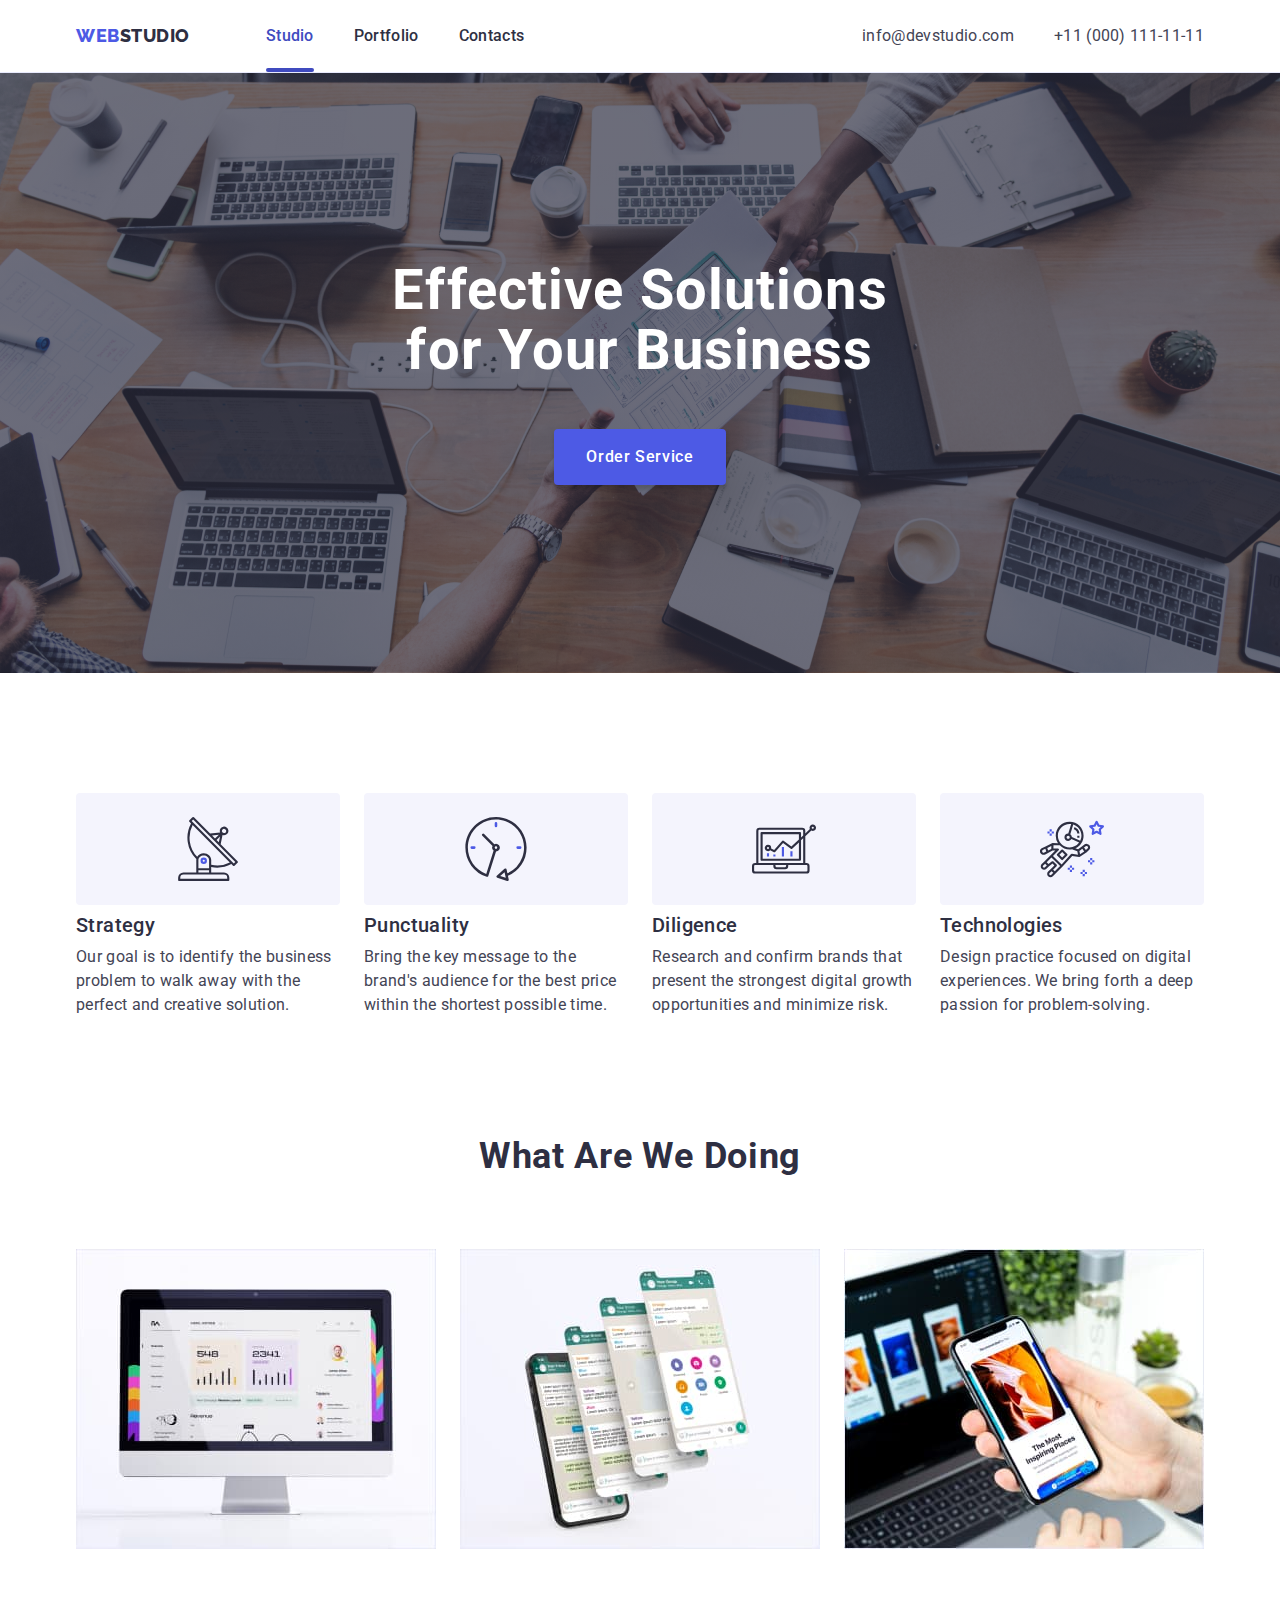
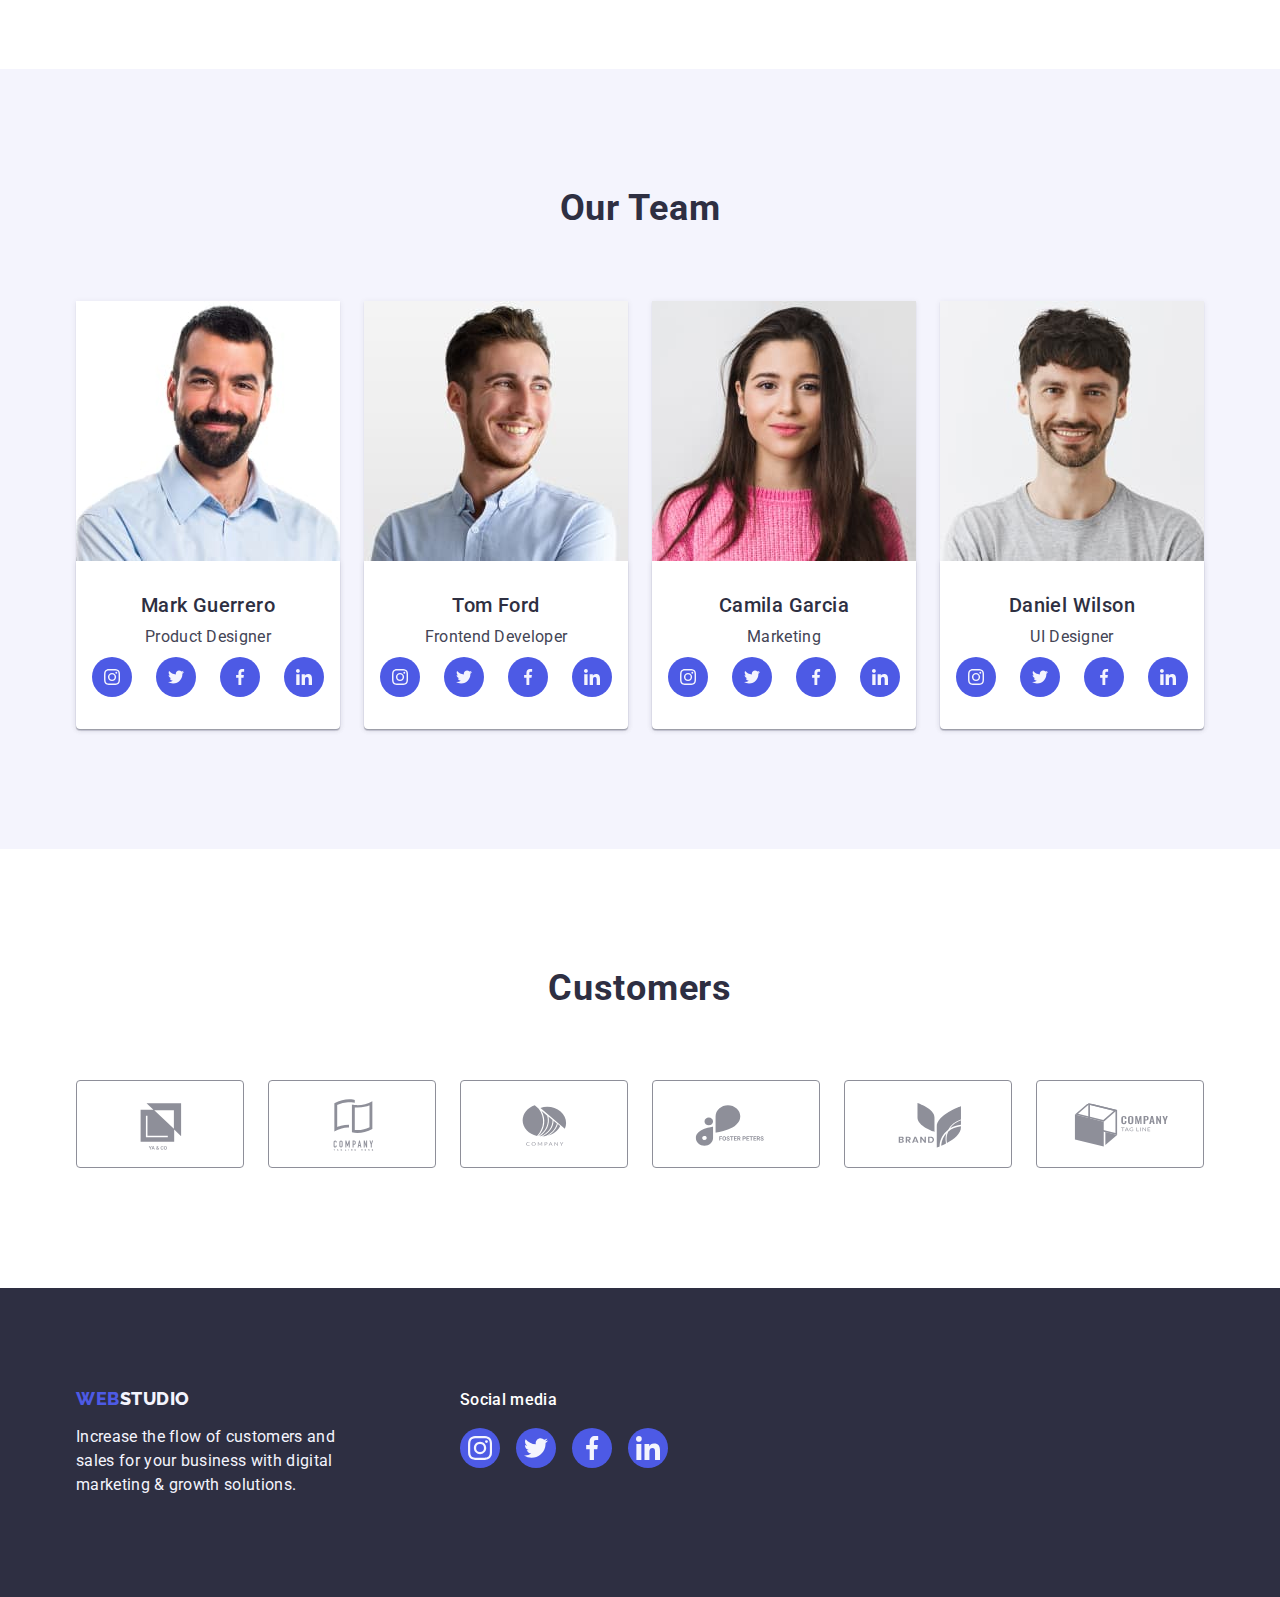
==== index.html @ 9374a60a "Initial commit" ====
<!DOCTYPE html>
<html lang="en">

<head>
    <meta charset="UTF-8">
    <meta http-equiv="X-UA-Compatible" content="IE=edge">
    <meta name="viewport" content="width=device-width, initial-scale=1.0">
    <title>WebStudio</title>
    <link rel="preconnect" href="https://fonts.googleapis.com">
    <link rel="preconnect" href="https://fonts.gstatic.com" crossorigin>
    <link href="https://fonts.googleapis.com/css2?family=Raleway:wght@800&family=Roboto:wght@400;500;700&display=swap"
        rel="stylesheet">
    <link rel="stylesheet" href="https://cdn.jsdelivr.net/npm/modern-normalize@1.1.0/modern-normalize.min.css">
    <link rel="stylesheet" href="./css/styles.css">
</head>

<body>
    <header class="header header-main">
        <div class="header-container container">
            <!-- LOGO -->

            <nav class="header-nav">
                <a href="./index.html" class="header-logo  link">Web<span class="logo-dark">Studio</span></a>

                <!--  -->
                <ul class="header-list list">
                    <li class="header-item">
                        <a class="header-link current link" href="./index.html">Studio</a>
                    </li>
                    <li class="header-item">
                        <a class="header-link link" href="./portfolio.html">Portfolio</a>
                    </li>
                    <li class="header-item">
                        <a class="header-link link" href="">Contacts</a>
                    </li>
                </ul>
            </nav>

            <!-- address -->
            <address class="header-contact">
                <ul class="contact-list list">
                    <li>
                        <a class="header-cont link" href="mailto:info@devstudio.com">info@devstudio.com</a>
                    </li>
                    <li>
                        <a class="header-cont link" href="tel:+110001111111">+11 (000) 111-11-11</a>
                    </li>
                </ul>
            </address>
        </div>

    </header>


    <main>
        <!--hero-->
        <section class="hero section">
            <div class="hero-title-container container">
                <h1 class="hero-title">Effective Solutions for Your Business</h1>
                <button type="button" class="hero-button btn" data-modal-open>Order Service</button>
            </div>
        </section>



        <!-- FEATURE -->
        <section class="feature section">
            <div class="container">
                <h2 class="feature-title visually-hidden">feature</h2>
                <ul class="feature-list list">
                    <li class="feature-item">
                        <div class="feature-container-icon">
                            <svg class="feature-icon" width="64px" height="64px">
                                <use href="./images/icon.svg#antenna"></use>
                            </svg>
                        </div>
                        <h3 class="feature-undertitle">Strategy</h3>
                        <p class="feature-desc">Our goal is to identify the business
                            problem to walk away with the perfect and creative solution.
                        </p>
                    </li>
                    <li class="feature-item">
                        <div class="feature-container-icon">
                            <svg class="feature-icon" width="64px" height="64px">
                                <use href="./images/icon.svg#clock"></use>
                            </svg>
                        </div>
                        <h3 class="feature-undertitle">Punctuality</h3>
                        <p class="feature-desc">Bring the key message to the brand's audience for the best price within
                            the
                            shortest possible
                            time.
                        </p>
                    </li>
                    <li class="feature-item">
                        <div class="feature-container-icon">
                            <svg class="feature-icon" width="64px" height="64px">
                                <use href="./images/icon.svg#diagram"></use>
                            </svg>
                        </div>
                        <h3 class="feature-undertitle">Diligence</h3>
                        <p class="feature-desc">Research and confirm brands that present the strongest digital growth
                            opportunities and minimize
                            risk.
                        </p>
                    </li>
                    <li class="feature-item">
                        <div class="feature-container-icon">
                            <svg class="feature-icon" width="64px" height="64px">
                                <use href="./images/icon.svg#astronaut"></use>
                            </svg>
                        </div>
                        <h3 class="feature-undertitle">Technologies</h3>
                        <p class="feature-desc">Design practice focused on digital experiences. We bring forth a deep
                            passion for
                            problem-solving.</p>
                    </li>
                </ul>
            </div>
        </section>

        <!--benefits-->
        <section class="benefits section">
            <div class="container">
                <h2 class="benefits-title">What are we doing</h2>
                <ul class="benefits-list list">
                    <li class="benefits-list-item"><img src="./images/section-02/rectangle-71-2.jpg" alt="monitor"
                            width="360" height="300"></li>
                    <li class="benefits-list-item"><img src="./images/section-02/rectangle-71-1.jpg" alt="messanger"
                            width="360" height="300"></li>
                    <li class="benefits-list-item"><img src="./images/section-02/rectangle-71.jpg" alt="mobile"
                            width="360" height="300"></li>
                </ul>
            </div>
        </section>

        <!-- team -->
        <section class="team section">
            <div class="container">
                <h2 class="team-title">Our Team</h2>
                <ul class="team-list list">
                    <li class="team-item"><img src="./images/ourteam/img-3.jpg" alt="photo-product" width="264"
                            height="260">
                        <div class="team-item-desc">
                            <h3 class="team-undertitle">Mark Guerrero</h3>
                            <p class="team-desc">Product Designer</p>
                            <ul class="team-social-list list">
                                <li class="team-social-item">
                                    <a href="" class="team-social-link link" target="_blank" rel="noopener noreferrer"
                                        aria-label="instagram icon">
                                        <svg class="team-social-icon" width="16px" height="16px">
                                            <use href="./images/icon.svg#instagram"></use>
                                        </svg></a>
                                </li>
                                <li class="team-social-item">
                                    <a href="" class="team-social-link link" target="_blank" rel="noopener noreferrer"
                                        aria-label="twitter icon">
                                        <svg class="team-social-icon" width="16px" height="16px">
                                            <use href="./images/icon.svg#twitter"></use>
                                        </svg></a>
                                </li>
                                <li class="team-social-item">
                                    <a href="" class="team-social-link link" target="_blank" rel="noopener noreferrer"
                                        aria-label="facebook icon">
                                        <svg class="team-social-icon" width="16px" height="16px">
                                            <use href="./images/icon.svg#facebook"></use>
                                        </svg></a>
                                </li>
                                <li class="team-social-item">
                                    <a href="" class="team-social-link link" target="_blank" rel="noopener noreferrer"
                                        aria-label="linkedin icon">
                                        <svg class="team-social-icon" width="16px" height="16px">
                                            <use href="./images/icon.svg#linkedin"></use>
                                        </svg></a>
                                </li>
                            </ul>
                        </div>
                    </li>
                    <li class="team-item"><img src="./images/ourteam/img-2.jpg" alt="photo-developer" width="264"
                            height="260">
                        <div class="team-item-desc">
                            <h3 class="team-undertitle">Tom Ford</h3>
                            <p class="team-desc">Frontend Developer</p>
                            <ul class="team-social-list list">
                                <li class="team-social-item">
                                    <a href="" class="team-social-link link" target="_blank" rel="noopener noreferrer"
                                        aria-label="instagram icon">
                                        <svg class="team-social-icon" width="16px" height="16px">
                                            <use href="./images/icon.svg#instagram"></use>
                                        </svg></a>
                                </li>
                                <li class="team-social-item">
                                    <a href="" class="team-social-link link" target="_blank" rel="noopener noreferrer"
                                        aria-label="twitter icon">
                                        <svg class="team-social-icon" width="16px" height="16px">
                                            <use href="./images/icon.svg#twitter"></use>
                                        </svg></a>
                                </li>
                                <li class="team-social-item">
                                    <a href="" class="team-social-link link" target="_blank" rel="noopener noreferrer"
                                        aria-label="facebook icon">
                                        <svg class="team-social-icon" width="16px" height="16px">
                                            <use href="./images/icon.svg#facebook"></use>
                                        </svg></a>
                                </li>
                                <li class="team-social-item">
                                    <a href="" class="team-social-link link" target="_blank" rel="noopener noreferrer"
                                        aria-label="linkedin icon">
                                        <svg class="team-social-icon" width="16px" height="16px">
                                            <use href="./images/icon.svg#linkedin"></use>
                                        </svg></a>
                                </li>
                            </ul>
                        </div>
                    </li>
                    <li class="team-item"><img src="./images/ourteam/img-1.jpg" alt="photo-marketing" width="264"
                            height="260">
                        <div class="team-item-desc">
                            <h3 class="team-undertitle">Camila Garcia</h3>
                            <p class="team-desc">Marketing</p>
                            <ul class="team-social-list list">
                                <li class="team-social-item">
                                    <a href="" class="team-social-link link" target="_blank" rel="noopener noreferrer"
                                        aria-label="instagram icon">
                                        <svg class="team-social-icon" width="16px" height="16px">
                                            <use href="./images/icon.svg#instagram"></use>
                                        </svg></a>
                                </li>
                                <li class="team-social-item">
                                    <a href="" class="team-social-link link" target="_blank" rel="noopener noreferrer"
                                        aria-label="twitter icon">
                                        <svg class="team-social-icon" width="16px" height="16px">
                                            <use href="./images/icon.svg#twitter"></use>
                                        </svg></a>
                                </li>
                                <li class="team-social-item">
                                    <a href="" class="team-social-link link" target="_blank" rel="noopener noreferrer"
                                        aria-label="facebook icon">
                                        <svg class="team-social-icon" width="16px" height="16px">
                                            <use href="./images/icon.svg#facebook"></use>
                                        </svg></a>
                                </li>
                                <li class="team-social-item">
                                    <a href="" class="team-social-link link" target="_blank" rel="noopener noreferrer"
                                        aria-label="linkedin icon">
                                        <svg class="team-social-icon" width="16px" height="16px">
                                            <use href="./images/icon.svg#linkedin"></use>
                                        </svg></a>
                                </li>
                            </ul>
                        </div>
                    </li>
                    <li class="team-item"><img src="./images/ourteam/img.jpg" alt="photo-designer" width="264"
                            height="260">
                        <div class="team-item-desc">
                            <h3 class="team-undertitle">Daniel Wilson</h3>
                            <p class="team-desc">UI Designer</p>
                            <ul class="team-social-list list">
                                <li class="team-social-item">
                                    <a href="" class="team-social-link link" target="_blank" rel="noopener noreferrer"
                                        aria-label="instagram icon">
                                        <svg class="team-social-icon" width="16px" height="16px">
                                            <use href="./images/icon.svg#instagram"></use>
                                        </svg></a>
                                </li>
                                <li class="team-social-item">
                                    <a href="" class="team-social-link link" target="_blank" rel="noopener noreferrer"
                                        aria-label="twitter icon">
                                        <svg class="team-social-icon" width="16px" height="16px">
                                            <use href="./images/icon.svg#twitter"></use>
                                        </svg></a>
                                </li>
                                <li class="team-social-item">
                                    <a href="" class="team-social-link link" target="_blank" rel="noopener noreferrer"
                                        aria-label="facebook icon">
                                        <svg class="team-social-icon" width="16px" height="16px">
                                            <use href="./images/icon.svg#facebook"></use>
                                        </svg></a>
                                </li>
                                <li class="team-social-item">
                                    <a href="" class="team-social-link link" target="_blank" rel="noopener noreferrer"
                                        aria-label="linkedin icon">
                                        <svg class="team-social-icon" width="16px" height="16px">
                                            <use href="./images/icon.svg#linkedin"></use>
                                        </svg></a>
                                </li>
                            </ul>
                        </div>
                    </li>
                </ul>
            </div>
        </section>

        <!-- Customers -->

        <section class="customers section">
            <div class="container">
                <h2 class="customers-title">Customers</h2>



                <ul class="customers-list list">
                    <li class="customers-item">
                        <a href="" class="customers-link link">
                            <svg class="customers-icon" width="104px" height="56px">
                                <use href="./images/icon.svg#yaco"></use>
                            </svg>
                        </a>
                    </li>



                    <li class="customers-item">
                        <a href="" class="customers-link link">
                            <svg class="customers-icon" width="104px" height="56px">
                                <use href="./images/icon.svg#company-tag"></use>
                            </svg>
                        </a>
                    </li>
                    <li class="customers-item">
                        <a href="" class="customers-link link">
                            <svg class="customers-icon" width="104px" height="56px">
                                <use href="./images/icon.svg#company"></use>
                            </svg>
                        </a>
                    </li>
                    <li class="customers-item">
                        <a href="" class="customers-link link">
                            <svg class="customers-icon" width="104px" height="56px">
                                <use href="./images/icon.svg#foster"></use>
                            </svg>
                        </a>
                    </li>
                    <li class="customers-item">
                        <a href="" class="customers-link link">
                            <svg class="customers-icon" width="104px" height="56px">
                                <use href="./images/icon.svg#brand"></use>
                            </svg>
                        </a>
                    </li>
                    <li class="customers-item">
                        <a href="" class="customers-link link">
                            <svg class="customers-icon" width="104px" height="56px">
                                <use href="./images/icon.svg#company-tag02"></use>
                            </svg>
                        </a>
                    </li>
                </ul>
            </div>
        </section>

    </main>


    <footer class="footer">
        <div class="footer-main container">
            <div class="footer-left">
                <a href="./index.html" class="footer-logo link">Web<span class="logo-light">Studio</span></a>
                <p class="footer-desc">Increase the flow of customers and sales for your business with digital marketing
                    &
                    growth solutions.</p>
            </div>
            <div class="footer-right">
                <p class="footer-social">Social media</p>
                <ul class="team-social-list footer-list list">
                    <li class="team-social-item">
                        <a href="" class="team-social-link link" target="_blank" rel="noopener noreferrer"
                            aria-label="instagram icon">
                            <svg class="team-social-icon" width="24px" height="24px">
                                <use href="./images/icon.svg#instagram"></use>
                            </svg></a>
                    </li>
                    <li class="team-social-item">
                        <a href="" class="team-social-link link" target="_blank" rel="noopener noreferrer"
                            aria-label="twitter icon">
                            <svg class="team-social-icon" width="24px" height="24px">
                                <use href="./images/icon.svg#twitter"></use>
                            </svg></a>
                    </li>
                    <li class="team-social-item">
                        <a href="" class="team-social-link link" target="_blank" rel="noopener noreferrer"
                            aria-label="facebook icon">
                            <svg class="team-social-icon" width="24px" height="24px">
                                <use href="./images/icon.svg#facebook"></use>
                            </svg></a>
                    </li>
                    <li class="team-social-item">
                        <a href="" class="team-social-link link" target="_blank" rel="noopener noreferrer"
                            aria-label="linkedin icon">
                            <svg class="team-social-icon" width="24px" height="24px">
                                <use href="./images/icon.svg#linkedin"></use>
                            </svg></a>
                    </li>
                </ul>
            </div>
        </div>
    </footer>

    <!-- Modal -->

    <div class="backdrop is-hidden" data-modal>
        <div class="modal">
            <button class="modal-btn" type="button" data-modal-close>
                <svg class="modal-icon" width="8" height="8">
                    <use href="./images/icon.svg#icon-close"></use>
                </svg>
            </button>
        </div>
    </div>
    <script src="./js/modal.js"></script>
</body>



</html>
---- css/styles.css ----
:root {
    /* figma text color */
    --color-iris: #4d5ae5;
    --color-ocean: #404bbf;
    --color-navy-blue: #2e2f42;
    --color-green: #31d0aa;
    --color-slate: #434455;
    --color-light-slate: #8e8f99;
    --color-cornflower: #e7e9fc;
    --color-cloud: #f4f4fd;
    --color-navy-blue-modal: rgba(46, 47, 66, 0.4);
    --color-grey: #2e2f42;
    --color-white: #ffffff;
    --color-dairy: #fcfcfc;


    /* fonts */
    --primary-font: 'roboto', sens-serif;

    /* animation */
    --anime: 250ms cubic-bezier(0.4, 0, 0.2, 1);
}




body {
    font-family: "Roboto", sans-serif;

    font-size: 16px;
    line-height: 1.5;
    letter-spacing: 0.02em;
    color: var(--color-slate);
    background-color: var(--color-white);
}

.visually-hidden {
    position: absolute;
    width: 1px;
    height: 1px;
    margin: -1px;
    border: 0;
    padding: 0;

    white-space: nowrap;
    clip-path: inset(100%);
    clip: rect(0 0 0 0);
    overflow: hidden;
}


/* reset start */
h1,
h2,
h3,
h4,
h5,
h6,
p,
ul {
    margin: 0;
}

img {
    display: block;

}

.list {
    list-style: none;
    margin: 0;
    padding: 0;
}

.link {
    text-decoration: none;
}

/* reset end */
.container {
    width: 1158px;
    margin-left: auto;
    margin-right: auto;
    padding-left: 15px;
    padding-right: 15px;


    /* outline: 2px solid red;
    outline-offset: -2px; */
}

/**
  |============================
  | Base Styles
  |============================
*/

.section {}



.header-logo {
    font-family: "Raleway", sans-serif;
    font-weight: 800;
    font-size: 18px;
    line-height: 1.17;
    letter-spacing: 0.03em;
    text-transform: uppercase;
    color: var(--color-iris);
    text-decoration: none;
    margin-right: 76px;
}

.footer-logo {
    display: inline-block;
    font-family: "Raleway", sans-serif;
    font-weight: 800;
    font-size: 18px;
    line-height: 1.17;
    letter-spacing: 0.03em;
    text-transform: uppercase;
    color: var(--color-iris);
    text-decoration: none;
    margin-bottom: 16px;

}

.logo-dark {
    color: var(--color-navy-blue);
}

.logo-light {
    color: var(--color-cloud);
}

/* Header Styles */

.header {
    border-bottom: 1px solid var(--color-cornflower);
    box-shadow: 0px 2px 1px rgba(46, 47, 66, 0.08),
        0px 1px 1px rgba(46, 47, 66, 0.16),
        0px 1px 6px rgba(46, 47, 66, 0.08);
}


.header-container {
    display: flex;
    align-items: center;
}

.header-nav {
    display: flex;
    align-items: center;
}

.logo {}

.logo-dark {}

.header-list {
    color: var(--color-navy-blue);
    display: flex;
    align-items: center;
    gap: 40px;
}



.header-item {
    /*  */
}

.header-link {
    font-family: 'Roboto';
    font-weight: 500;
    font-size: 16px;
    line-height: 1.5;
    letter-spacing: 0.02em;
    color: var(--color-navy-blue);
    display: block;
    padding: 24px 0px;
    position: relative;
    transition: color var(--anime);
}

.header-link:hover,
.header-link:focus {
    color: var(--color-ocean)
}

.header-link::after {
    content: '';
    position: absolute;
    bottom: 0;
    display: block;
    width: 100%;
    height: 4px;
    border-radius: 2px;
    color: var(--color-navy-blue);
    transition: background-color var(--anime);
}

.header-link.current::after,
.header-link.current:hover::after,
.header-link.current:focus::after {
    background-color: var(--color-ocean);

}

.header-link.current {
    color: var(--color-ocean);
}

.header-contact {
    font-style: normal;
    margin-left: auto;
}

.contact-list {
    display: flex;
    align-items: center;
    gap: 40px;
}

.header-cont {
    font-family: var(--primary-font);
    font-style: normal;
    font-size: 16px;
    line-height: 1.5;
    letter-spacing: 0.02em;
    color: var(--color-slate);
    text-decoration: none;
    display: block;
    padding: 24px 0px;
    transition: color var(--anime);
}

.header-cont:hover,
.header-cont:focus {
    color: var(--color-ocean);
}

/* Hero Styles */
.hero {
    max-width: 1440px;
    margin-left: auto;
    margin-right: auto;
    padding-top: 188px;
    padding-bottom: 188px;
    font-family: "Roboto", sans-serif;
    background-color: var(--color-grey);
    background-image: linear-gradient(rgba(46, 47, 66, 0.7), rgba(46, 47, 66, 0.7)), url(../images/bg-images/hero-bg.jpg);


    background-position: center;
    background-repeat: no-repeat;
    background-size: cover;
    /* filter: drop-shadow(0px 4px 4px rgba(0, 0, 0, 0.25)); */

}

.hero-title {
    max-width: 496px;
    font-family: var(--primary-font);
    font-size: 56px;
    line-height: 1.07;
    text-align: center;
    letter-spacing: 0.02em;
    color: var(--color-white);
    margin-left: auto;
    margin-right: auto;
    margin-bottom: 48px;
}


/* BUTTON */

.btn {
    display: flex;
    align-items: center;
    font-family: "Roboto", sans-serif;
    font-weight: 500;
    font-size: 16px;
    line-height: 1.5;
    letter-spacing: 0.04em;
    cursor: pointer;
    border-radius: 4px;
    border: none;
}

.hero-button {
    display: block;
    padding: 16px 32px;
    margin-left: auto;
    margin-right: auto;
    background-color: var(--color-iris);
    color: var(--color-white);
    min-width: 169px;
    height: 56px;
    box-shadow: 0px 4px 4px rgba(0, 0, 0, 0.15);
    border: none;
    transition: background-color var(--anime);
}

.hero-button:hover,
.hero-button:focus {
    background-color: var(--color-ocean);
}


/* FEATURE Styles */

.feature {
    padding: 120px 0
}

.feature-title {
    font-family: "Roboto", sans-serif;
    font-weight: 700;
    font-size: 56px;
    line-height: 1.11;
    text-align: center;
    letter-spacing: 0.02em;
    text-transform: capitalize;
    color: var(--color-navy-blue);

}

.feature-list {
    display: flex;
    gap: 24px;
}

.feature-item {
    width: calc((100% - 3 * 24px) / 4);
}

.feature-container-icon {
    display: flex;
    justify-content: center;
    align-items: center;
    height: 112px;
    background-color: var(--color-cloud);
    border-radius: 4px;
    margin-bottom: 8px;
}



.feature-undertitle {
    font-family: var(--primary-font);
    font-weight: 500;
    font-size: 20px;
    line-height: 1.2;
    letter-spacing: 0.02em;
    color: var(--color-navy-blue);
    margin-bottom: 8px;
}

.feature-desc {
    font-family: 'Roboto', sans-serif;
    font-size: 16px;
    line-height: 1.5x;
    letter-spacing: 0.02em;
    color: var(--color-slate);
}

.benefits {
    padding-bottom: 120px;
}

.benefits-title {
    margin-bottom: 72px;
    font-family: var(--primary-font);
    font-weight: 700;
    font-size: 36px;
    line-height: 1.11;
    text-align: center;
    letter-spacing: 0.02em;
    text-transform: capitalize;
    color: var(--color-grey);
}

.benefits-list {
    display: flex;
    gap: 24px;
}

.benefits-list-item {
    width: calc((100% - 2 * 24px) / 3);
}

/**
  |============================
  | Team
  |============================
*/

.team {
    padding: 120px 0;
    background-color: var(--color-cloud);
}

.team-title {
    margin-bottom: 72px;
    font-family: var(--primary-font);
    font-weight: 700;
    font-size: 36px;
    line-height: 1.11;
    text-align: center;
    letter-spacing: 0.02em;
    text-transform: capitalize;
    color: var(--color-navy-blue);

}

.team-list {
    display: flex;
    flex-wrap: wrap;
    gap: 24px;
}

.team-item {
    width: calc((100% - 3 * 24px) / 4);
    background-color: var(--color-white);
    box-shadow: 0px 1px 6px rgba(46, 47, 66, 0.08),
        0px 1px 1px rgba(46, 47, 66, 0.16),
        0px 2px 1px rgba(46, 47, 66, 0.08);
    border-radius: 0px 0px 4px 4px;

}




.team-item-desc {
    padding: 32px 0px;

    box-shadow: 0px 1px 6px rgba(46, 47, 66, 0.08), 0px 1px 1px rgba(46, 47, 66, 0.16), 0px 2px 1px rgba(46, 47, 66, 0.08);
    border-radius: 0px 0px 4px 4px;
}

.team-undertitle {
    margin-bottom: 8px;
    font-family: var(--primary-font);
    font-weight: 500;
    font-size: 20px;
    line-height: 1.2;
    text-align: center;
    letter-spacing: 0.02em;
    color: var(--color-navy-blue);
}

.team-desc {
    margin-bottom: 8px;
    font-family: 'Roboto', sans-serif;


    font-size: 16px;
    line-height: 1.5;
    text-align: center;
    letter-spacing: 0.02em;
    color: var(--color-slate);
}

/**
  |============================
  | Team icon
  |============================
*/

.team-social-list {
    display: flex;
    justify-content: center;
    align-items: center;
    gap: 24px;
}

.team-social-item {}

.team-social-link {
    display: flex;
    justify-content: center;
    align-items: center;
    width: 40px;
    height: 40px;
    border-radius: 50%;
    background-color: var(--color-iris);
    color: var(--color-cloud);
    transition: color var(--anime);
    transition: background-color var(--anime);
}

.team-social-link:hover,
.team-social-link:focus {
    background-color: var(--color-ocean);
    color: var(--color-cloud);
}

.team-social-icon {
    fill: currentColor;
}

/**
  |============================
  | Customers
  |============================
*/

.customers {
    padding: 120px 0px;
}

.customers-title {
    font-family: 'Roboto', sans-serif;
    font-weight: 700;
    font-size: 36px;
    line-height: 1.1;
    text-align: center;
    letter-spacing: 0.02em;
    text-transform: capitalize;
    color: var(--color-navy-blue);
    margin-bottom: 72px;
}

.customers-list {
    display: flex;
    align-items: center;
    gap: 24px;
}

.customers-item {
    width: calc((100% - 5 * 24px) / 6);

}

.customers-link {
    display: flex;
    justify-content: center;
    align-items: center;
    padding: 16px 32px;
    border: 1px solid var(--color-light-slate);
    border-radius: 4px;
    color: var(--color-light-slate);
    height: 88px;
    transition: color var(--anime);


}

.customers-link:hover,
.customers-link:focus {
    border: 1px solid var(--color-ocean);
    color: var(--color-ocean);
}

.customers-icon {
    fill: currentColor;
}

/**
  |============================
  | Footer
  |============================
*/

.footer {
    text-decoration: none;
    background-color: var(--color-navy-blue);
    padding-top: 100px;
    padding-bottom: 100px;
}

.footer-main {
    display: flex;
    align-items: baseline;
}

.footer-social {
    font-family: 'Roboto', sans-serif;
    font-weight: 500;
    font-size: 16px;
    line-height: 1.5;
    letter-spacing: 0.02em;
    color: var(--color-white);
    margin-bottom: 16px;
}

.footer-desc {
    font-family: 'Roboto' sans-serif;
    font-size: 16px;
    line-height: 1.5;
    letter-spacing: 0.02em;
    color: var(--color-cloud);
    width: 264px;
}

.footer-left {
    margin-right: 120px;
}

.footer-right .team-social-list {
    justify-content: left;
    gap: 16px;
}

.footer-list .team-social-link:focus {
    background-color: var(--color-green);
}

.footer-list .team-social-link:hover {
    background-color: var(--color-green);
}



/**
  |============================
  | Portfolio
  |============================
*/

.filter {
    padding: 96px 0 120px 0;
}

.filter-list-btn {
    display: flex;
    justify-content: center;
    gap: 24px;
    margin-bottom: 72px;
}

.filter-list {
    display: flex;
    flex-wrap: wrap;
    column-gap: 24px;
    row-gap: 48px;
}

.filter-list-item {
    width: calc((100% - 48px) / 3);
}

.filter-link {
    display: block;

}

.filter-link:hover,
.filter-link:focus {
    box-shadow: 0px 1px 6px rgba(46, 47, 66, 0.08),
        0px 1px 1px rgba(46, 47, 66, 0.16),
        0px 2px 1px rgba(46, 47, 66, 0.08);
}

.filter-box {
    position: relative;
    overflow: hidden;
}

.overlay {
    position: absolute;
    top: 0;
    left: 0;
    transform: translateY(100%);
    width: 100%;
    height: 100%;
    padding: 40px;
    background-color: var(--color-iris);
    transition: transform var(--anime);

}

.filter-link:hover .overlay,
.filter-link:focus .overlay {
    transform: translateY(0);
}

.overlay-label {
    font-family: 'Roboto' sans-serif;
    font-style: normal;
    font-weight: 400;
    font-size: 16px;
    line-height: 1.5;
    letter-spacing: 0.02em;
    color: var(--color-cloud);
}





.preview-desc {
    padding: 32px 16px;
    border-right: 1px solid var(--color-cornflower);
    border-bottom: 1px solid var(--color-cornflower);
    border-left: 1px solid var(--color-cornflower);
}

.preview-title {
    margin-bottom: 8px;
    font-weight: 500;
    font-size: 20px;
    line-height: 1.2;
    letter-spacing: 0.02em;
    color: var(--color-navy-blue);
}

.preview-text {
    font-size: 16px;
    line-height: 1.5;
    letter-spacing: 0.02em;
    color: var(--color-slate);
}

/* BUTTON portfolio */
.filter-btn {

    padding: 12px 24px;
    max-width: 126px;
    min-width: 69px;
    height: 48px;
    text-align: center;
    color: var(--color-iris);
    background-color: var(--color-cloud);
    border: 1px solid var(--color-cornflower);
    transition: background-color var(--anime),
        color var(--anime) border var(--anime),
        box-shadow var(--anime);

}

.filter-btn:hover,
.filter-btn:focus {
    color: var(--color-white);
    background-color: var(--color-ocean);
    border: 1px solid transparent;
    box-shadow: 0px 3px 1px rgba(0, 0, 0, 0.1),
        0px 2px 1px rgba(0, 0, 0, 0.08),
        0px 2px 2px rgba(0, 0, 0, 0.12);
}

/**
  |============================
  | Modal
  |============================
*/

.backdrop {
    position: fixed;
    top: 0;
    bottom: 0;
    width: 100%;
    height: 100%;
    background-color: var(--color-navy-blue-modal);

    opacity: 1;
    visibility: visible;
    pointer-events: initial;
    transition: opacity 250ms ease, visibility 250ms ease;
}

.backdrop.is-hidden {
    opacity: 0;
    visibility: hidden;
    pointer-events: none;
}

.modal {
    position: absolute;
    min-width: 408px;
    min-height: 576px;
    left: 50%;
    top: 50%;


    opacity: 1;
    padding: 24px;
    background-color: var(--color-dairy);
    box-shadow: 0px 1px 1px rgba(0, 0, 0, 0.14),
        0px 1px 3px rgba(0, 0, 0, 0.12),
        0px 2px 1px rgba(0, 0, 0, 0.2);
    border-radius: 4px;
    transform: scale(1) translate(-50%, -50%);
    transition: transform var(--anime);
}


.modal-btn {
    position: absolute;
    display: flex;
    align-items: center;
    justify-content: center;

    margin-left: auto;
    border-radius: 50%;
    cursor: pointer;

    width: 24px;
    height: 24px;
    top: 24px;
    right: 24px;
    box-sizing: border-box;

    color: var(--color-navy-blue);
    background: var(--color-cornflower);
    border: 1px solid rgba(0, 0, 0, 0.1);


    transition: background-color var(--anime),
        color var(--anime);
}

.modal-btn:hover,
.modal-btn:focus {
    background-color: var(--color-ocean);
    color: var(--color-white);
}

.modal-icon {
    fill: currentColor;
}
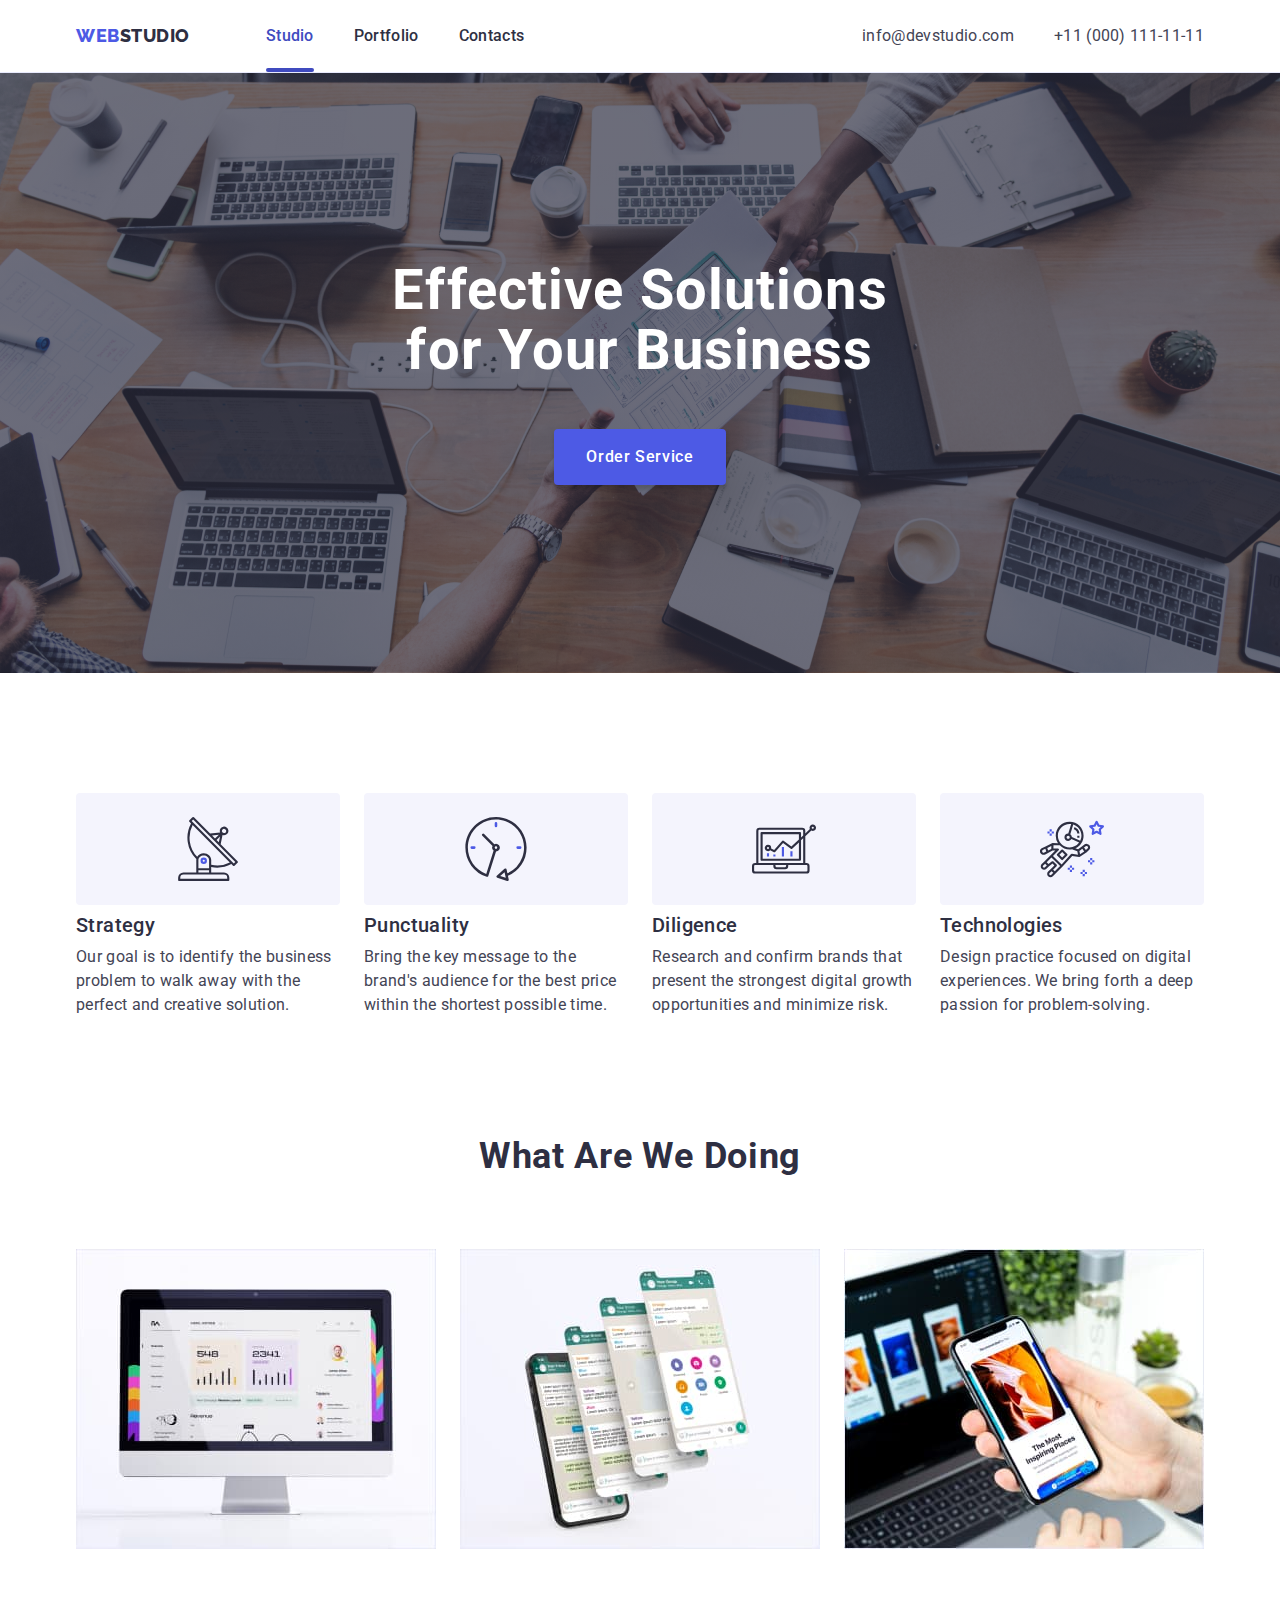
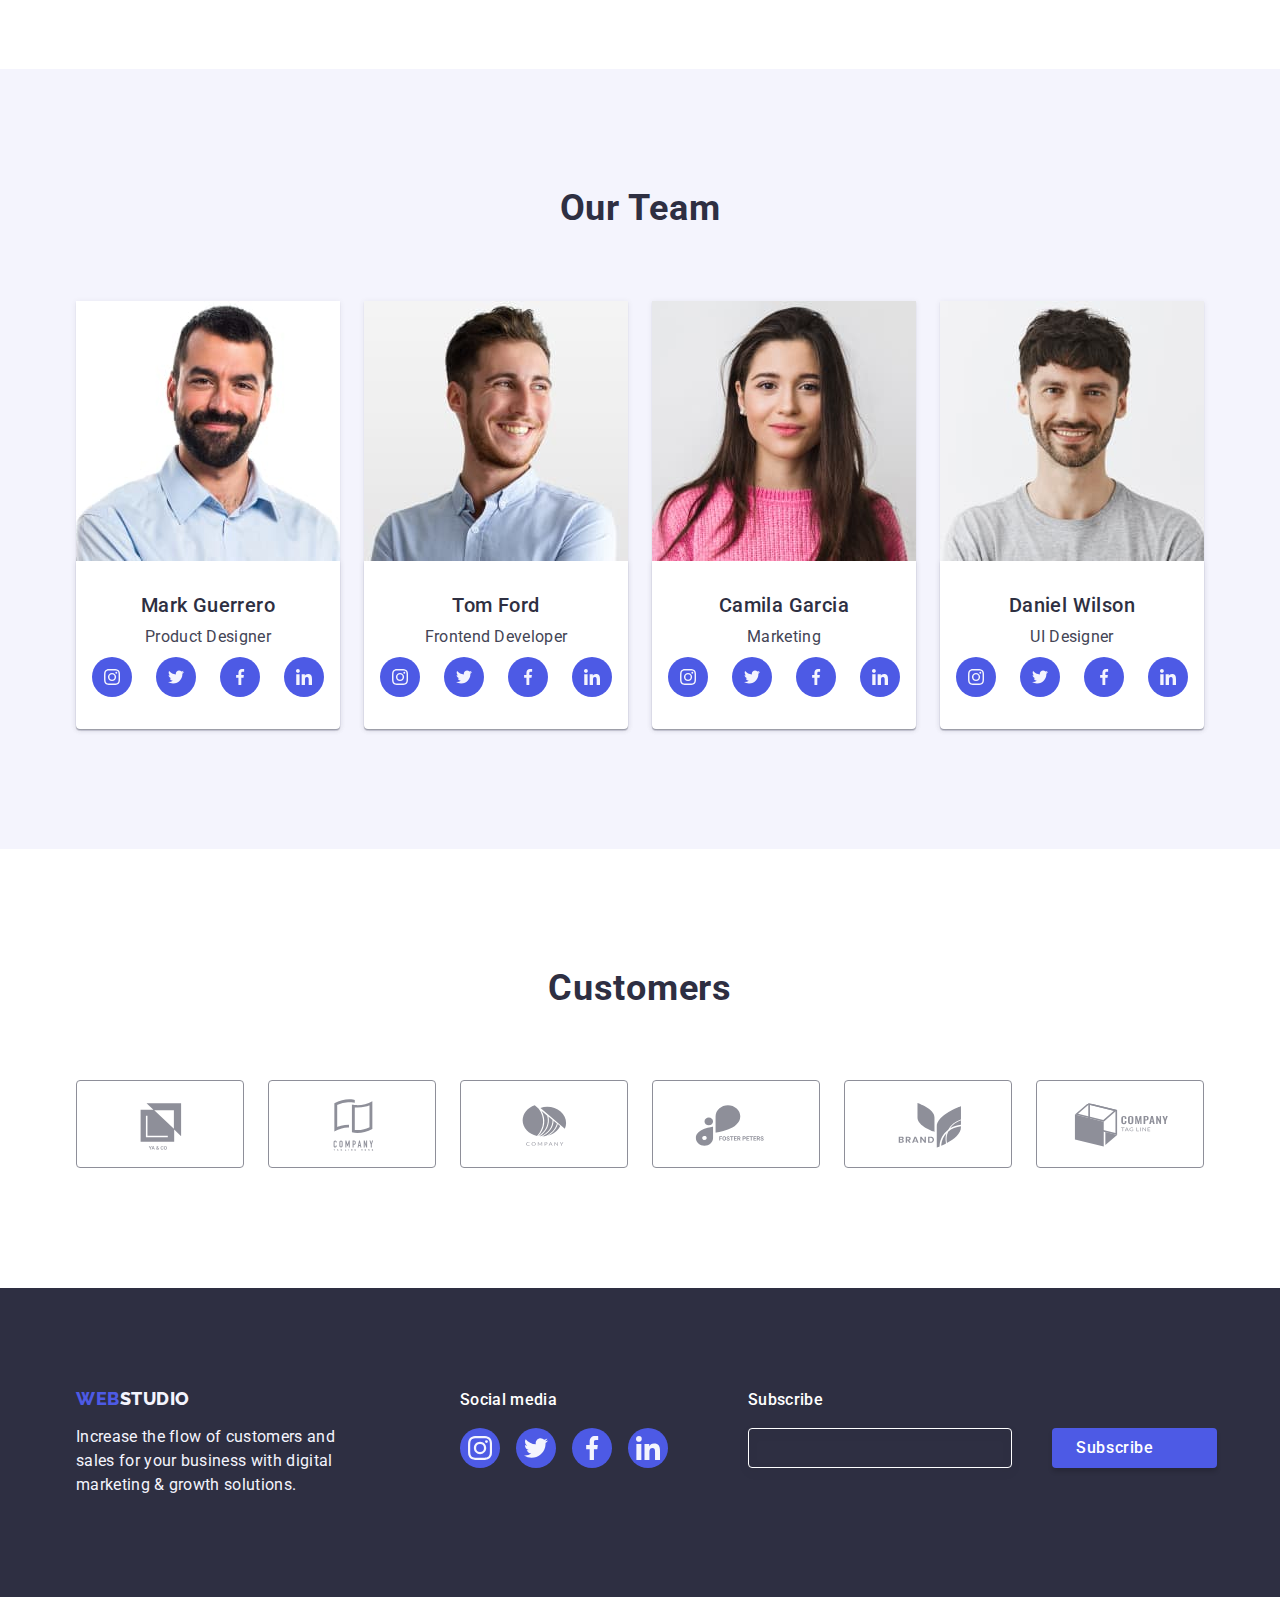
==== commit 7d607fb1: "add-modal-03" ====
--- a/index.html
+++ b/index.html
@@ -393,6 +393,27 @@
                     </li>
                 </ul>
             </div>
+            
+            
+            
+            
+            <div class="footer-right-right">
+<p class="footer-social">Subscribe</p>
+<form class="footer-form">
+    <label class="footer-email" for="footer_email">
+        <input class="footer-form-input" type="email" name="footer_email">
+
+    </label>
+
+    <button class="footer-button btn" type="submit">Subscribe</button>
+</form>
+
+
+            </div>
+        
+        
+        
+        
         </div>
     </footer>
 
@@ -405,8 +426,77 @@
                     <use href="./images/icon.svg#icon-close"></use>
                 </svg>
             </button>
+            
+            <strong class="modal-title">Leave your contacts and we will call you back</strong>
+            
+            <form class="modal-form" name="modal_form_contact">
+                
+                <label class="modal-form-lable" for="user_name">Name</label>
+                <div class="modal-form-field">
+                    <input 
+                    class="modal-form-input" 
+                    type="text" name="user_name" 
+                    id="user_name" 
+                    required
+                      minlength="2"  />
+                    <svg class="modal-form-icon" width="18" height="18">
+                        <use href="./images/icon.svg#icon-name"></use>
+                    </svg>
+                </div>
+                
+                <label class="modal-form-lable" for="user_phone">Phone</label>
+                <div class="modal-form-field">
+                    <input
+                    class="modal-form-input"
+                     type="tel" 
+                     name="user_phone"
+                     id="user_phone" 
+                    required
+                    minlength="2" />
+                    <svg class="modal-form-icon" width="18" height="18">
+                        <use href="./images/icon.svg#icon-phone"></use>
+                    </svg>
+                </div>
+                
+                <label class="modal-form-lable" for="user_email">Email</label>
+                <div class="modal-form-field">
+                    <input 
+                    class="modal-form-input"
+                     type="email" 
+                     name="user_email"
+                     id="user_email" 
+                    required
+                    minlength="2" />
+                    <svg class="modal-form-icon" width="18" height="18">
+                        <use href="./images/icon.svg#icon-email"></use>
+                    </svg>
+                </div>
+                
+                
+                
+                
+                <label 
+                class="modal-form-lable" for="user_message">Comment</label>
+                <textarea
+                class="modal-form-message"
+                 name="user_message" 
+                 rows="5"
+                  placeholder="Text input"></textarea>
+
+                <label class="modal-form-agree-label">
+                    <input class="modal-form-checkbox"
+                     type="checkbox" name="" id="">
+                    <span class="modal-form-policytext">I accept the terms and conditions of the
+                        <a class="modal-form-agree-link" href="">Privacy Policy</a>
+                    </span>
+                </label>
+
+                <button class="modal-button hero-button btn" type="submit">Send</button>
+            </form>
         </div>
     </div>
+    
+    
     <script src="./js/modal.js"></script>
 </body>
 
--- a/css/styles.css
+++ b/css/styles.css
@@ -604,12 +604,46 @@
     gap: 16px;
 }
 
+.footer-right {
+    margin-right: 80px;
+}
+
 .footer-list .team-social-link:focus {
     background-color: var(--color-green);
 }
 
 .footer-list .team-social-link:hover {
     background-color: var(--color-green);
+}
+
+.footer-form {
+    display: flex;
+    gap: 16px;
+}
+
+.footer-form-input {
+    width: 264px;
+    height: 40px;
+    margin-right: 24px;
+    border: 1px solid var(--color-white);
+filter: drop-shadow(0px 4px 4px rgba(0, 0, 0, 0.15));
+border-radius: 4px;
+background-color: transparent;
+}
+
+.footer-button {
+    display: flex;
+    align-items: center;
+    padding: 16px 24px;
+    margin-left: auto;
+    margin-right: auto;
+    background-color: var(--color-iris);
+    color: var(--color-white);
+    min-width: 165px;
+    height: 40px;
+    box-shadow: 0px 4px 4px rgba(0, 0, 0, 0.15);
+    border: none;
+    transition: background-color var(--anime);
 }
 
 
@@ -768,15 +802,15 @@
 }
 
 .modal {
+    
     position: absolute;
-    min-width: 408px;
+    width: 408px;
     min-height: 576px;
     left: 50%;
     top: 50%;
 
-
     opacity: 1;
-    padding: 24px;
+    padding: 72px 24px 24px;
     background-color: var(--color-dairy);
     box-shadow: 0px 1px 1px rgba(0, 0, 0, 0.14),
         0px 1px 3px rgba(0, 0, 0, 0.12),
@@ -785,6 +819,159 @@
     transform: scale(1) translate(-50%, -50%);
     transition: transform var(--anime);
 }
+.modal-icon {
+    fill: currentColor;
+}
+
+.modal-title {
+    display: block;
+    text-align: center;
+    font-family: 'Roboto', sans-serif;
+font-style: normal;
+font-weight: 500;
+font-size: 16px;
+line-height: 1.5;
+text-align: center;
+letter-spacing: 0.02em;
+color: var(--color-navy-blue);
+margin-bottom: 16px;
+
+}
+.modal-form {
+    /* display: block;
+    margin-top: 48px; */
+
+   
+}
+.modal-form-lable {
+    display: block;
+    margin-bottom: 4px;
+    font-family: 'Roboto', sans-serif;
+font-style: normal;
+font-weight: 400;
+font-size: 12px;
+line-height: 1.17;
+letter-spacing: 0.04em;
+
+
+
+color: var(--color-light-slate);
+
+}
+.modal-form-field {
+    position: relative;
+    margin-bottom: 8px;
+}
+.modal-form-input {
+    width: 360px;
+    height: 40px;
+    padding: 0 38px;
+
+    border: 1px solid var(--color-navy-blue-modal);
+    border-radius: 4px;
+
+        outline: 2px solid transparent;
+        outline-offset: -2px;
+        transition: transform var(--anime);
+}
+
+
+.modal-form-input:focus {
+outline-color: var(--color-iris);
+    
+}
+
+.modal-form-input:focus + .modal-form-icon {
+    fill: var(--color-iris);
+    
+}
+
+.modal-form-icon {
+    position: absolute;
+    top: 50%;
+    left: 16px;
+    transform: translateY(-50%);
+    transition: transform var(--anime);
+}
+.modal-form-message {
+    display: block;
+    margin-bottom: 16px;
+    width: 360px;
+    height: 120px;
+    border: 1px solid var(--color-navy-blue-modal);
+    border-radius: 4px;
+    outline: 2px solid transparent;
+        outline-offset: -2px;
+        transition: var(--anime);
+        resize: none;
+}
+.modal-form-message:focus {
+    outline-color: var(--color-iris);
+}
+
+.modal-form-message::placeholder {
+    
+font-size: 12px;
+line-height: 1.17;
+letter-spacing: 0.04em;
+padding: 8px 16px;
+color: var(--color-navy-blue-modal);
+}
+
+.modal-form-agree-label {
+    display: flex;
+    align-items: center;
+    gap: 8px;
+    margin-bottom: 24px;
+}
+.modal-form-checkbox {
+    appearance: none;
+    width: 16px;
+height: 16px;
+
+border: 1px solid var(--color-navy-blue-modal);
+border-radius: 2px;
+
+background-image: url("data:image/svg+xml,%3Csvg width='10' height='8' viewBox='0 0 10 8' fill='none' xmlns='http://www.w3.org/2000/svg'%3E%3Cpath d='M8.44558 0.255056C8.61838 0.089653 8.84834 -0.00178848 9.08693 2.65108e-05C9.32551 0.0018415 9.55407 0.0967713 9.72436 0.264784C9.89466 0.432797 9.99337 0.660752 9.99968 0.900549C10.006 1.14034 9.91939 1.37323 9.75816 1.55005L4.86357 7.70436C4.7794 7.79551 4.67782 7.86865 4.5649 7.91942C4.45198 7.97018 4.33003 7.99754 4.20636 7.99984C4.08268 8.00214 3.95981 7.97935 3.8451 7.93282C3.73038 7.88629 3.62618 7.81698 3.53872 7.72903L0.292827 4.46564C0.202435 4.38096 0.129933 4.27884 0.0796475 4.16537C0.0293621 4.05191 0.00232279 3.92942 0.000143182 3.80522C-0.00203643 3.68102 0.0206883 3.55765 0.0669613 3.44248C0.113234 3.3273 0.182108 3.22267 0.269473 3.13483C0.356838 3.047 0.460905 2.97775 0.575465 2.93123C0.690026 2.88471 0.812734 2.86186 0.936267 2.86405C1.0598 2.86624 1.18163 2.89343 1.29449 2.94398C1.40734 2.99454 1.50892 3.06743 1.59315 3.15831L4.16189 5.73967L8.42227 0.28219C8.42994 0.272694 8.43813 0.263635 8.4468 0.255056H8.44558Z' fill='%23F4F4FD'/%3E%3C/svg%3E%0A");
+background-position: center;
+background-repeat: no-repeat;
+background-size: 0;
+
+transition: var(--anime);
+cursor: pointer;
+
+}
+
+.modal-form-checkbox:checked {
+    background-color: var(--color-ocean);
+    border: 1px solid var(--color-ocean);
+border-radius: 2px;
+background-size: 10px;
+
+}
+
+.modal-form-policytext {
+
+    font-size: 12px;
+line-height: 1.17;
+
+letter-spacing: 0.04em;
+
+color: var(--color-light-slate);
+
+}
+.modal-form-agree-link {
+    color: var(--color-iris);
+}
+.modal-button {
+   
+}
+.hero-button {
+}
+.btn {
+}
+
+
 
 
 .modal-btn {
@@ -792,10 +979,12 @@
     display: flex;
     align-items: center;
     justify-content: center;
+    
 
     margin-left: auto;
     border-radius: 50%;
     cursor: pointer;
+    
 
     width: 24px;
     height: 24px;
@@ -818,6 +1007,3 @@
     color: var(--color-white);
 }
 
-.modal-icon {
-    fill: currentColor;
-}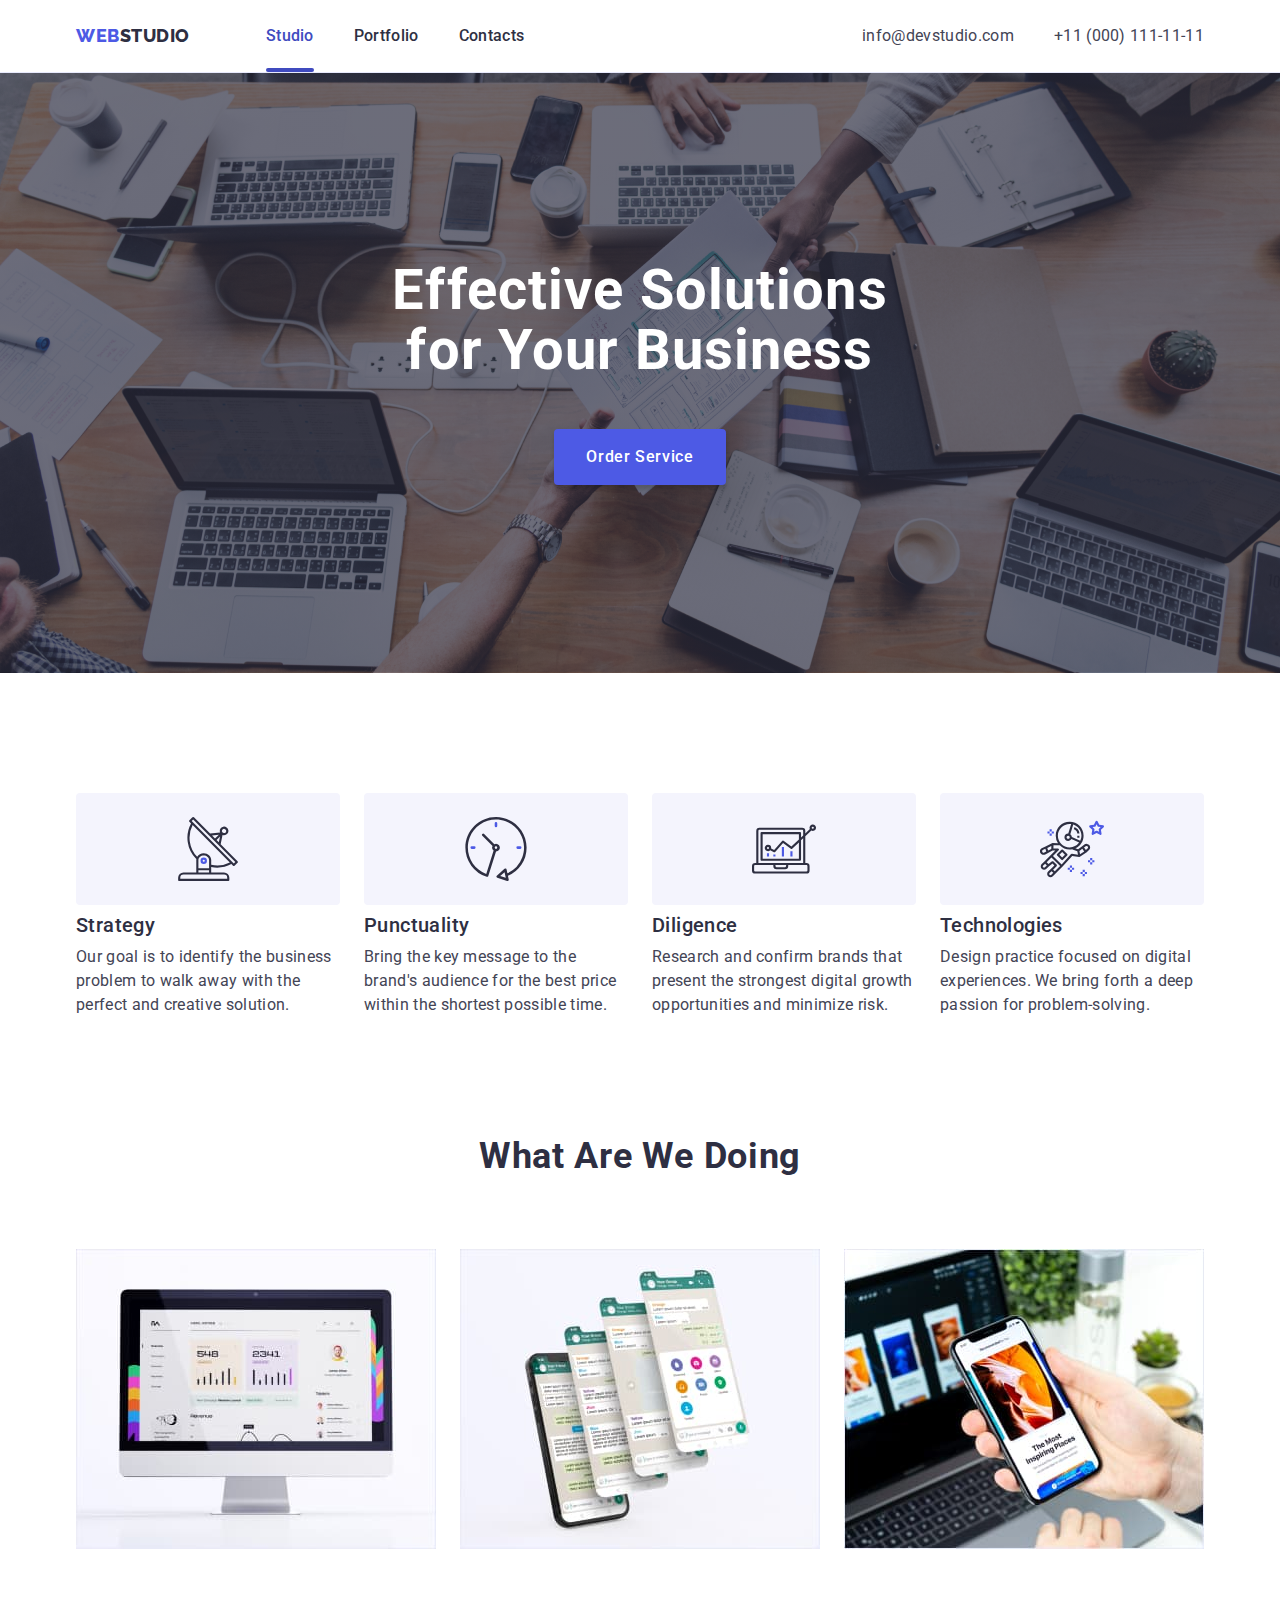
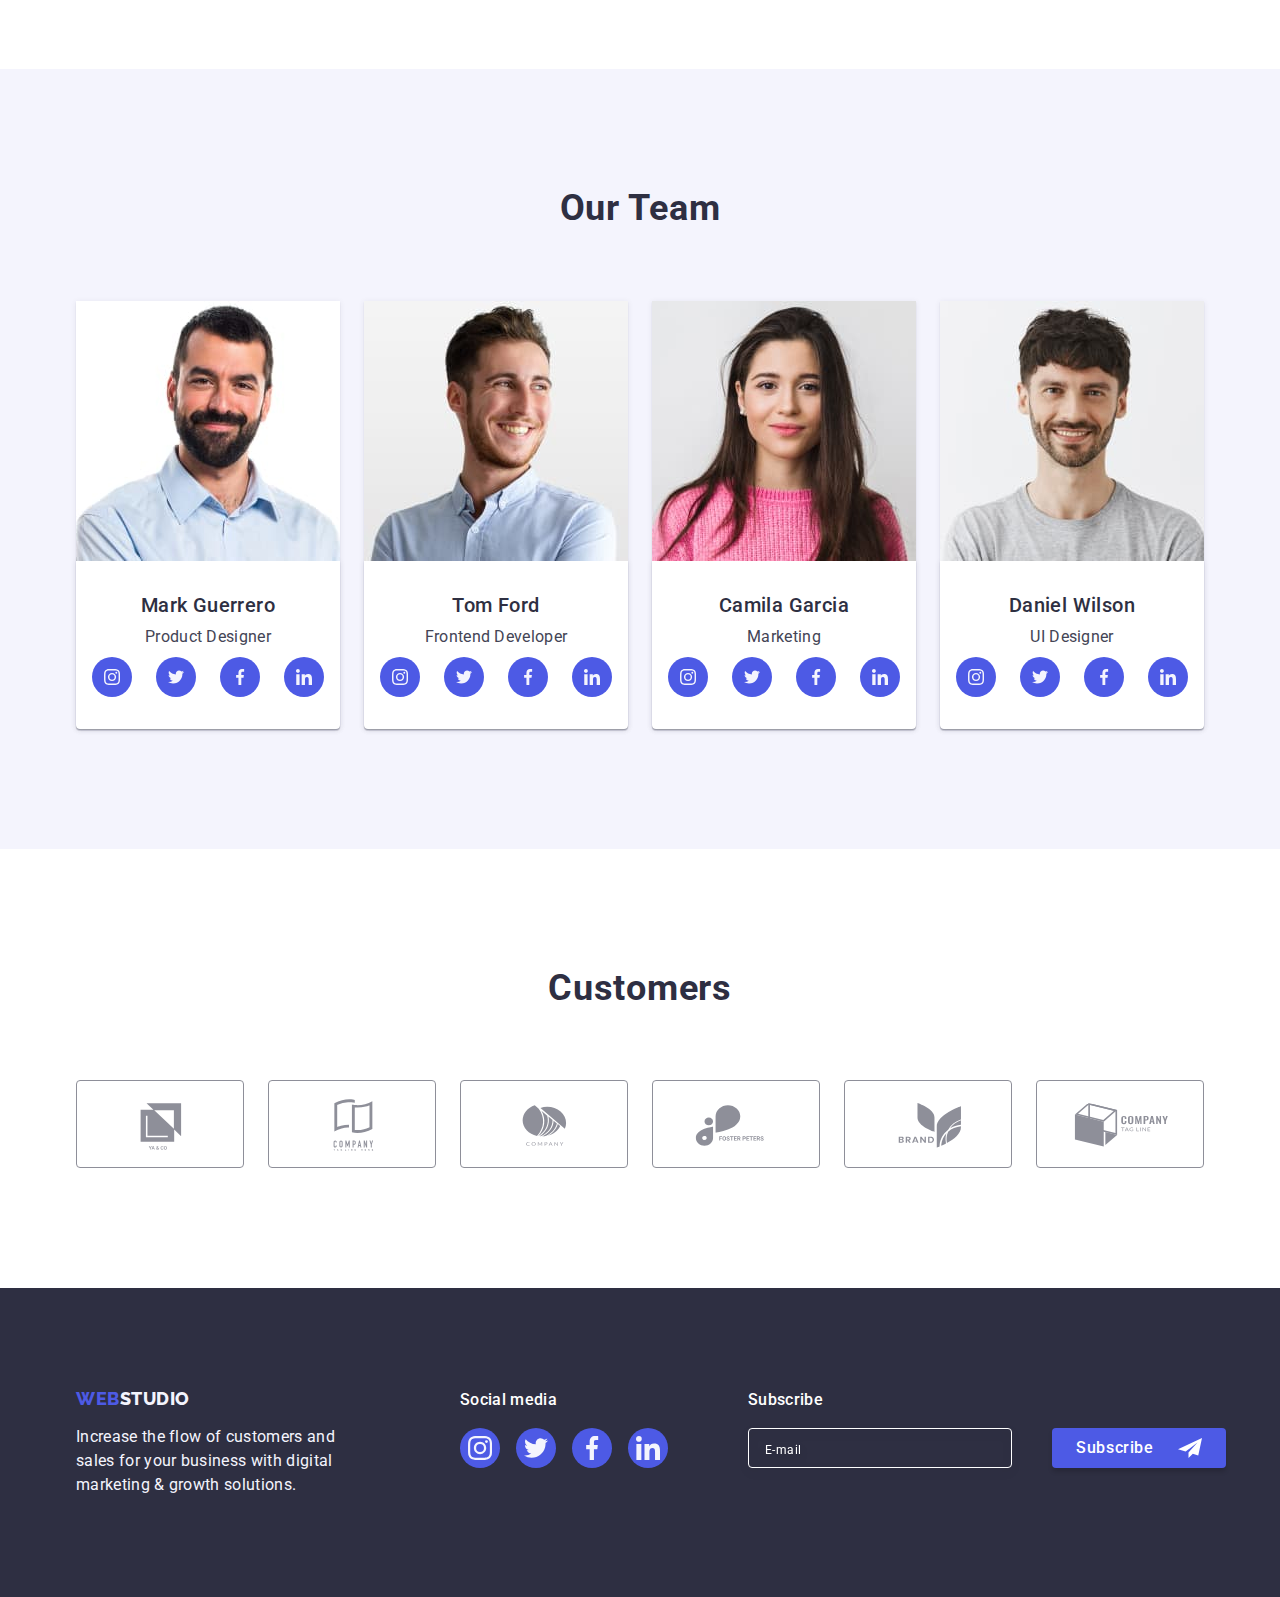
==== commit f8ef14b0: "add-modal-03" ====
--- a/index.html
+++ b/index.html
@@ -398,18 +398,26 @@
             
             
             <div class="footer-right-right">
-<p class="footer-social">Subscribe</p>
-<form class="footer-form">
-    <label class="footer-email" for="footer_email">
-        <input class="footer-form-input" type="email" name="footer_email">
-
-    </label>
-
-    <button class="footer-button btn" type="submit">Subscribe</button>
-</form>
-
-
-            </div>
+                <p class="footer-social">Subscribe</p>
+                <form class="footer-form">
+                    <label class="footer-email" for="footer_email">
+                        <input class="footer-form-input" 
+                        type="email" 
+                        name="footer_email"
+                        required
+                        placeholder="E-mail">
+                
+                    </label>
+                
+                    <button class="footer-button btn" type="submit">Subscribe
+                        <svg class="footer-button-icon" width="24" height="24">
+                      <use href="./images/icon.svg#icon-Subscribe"></use>
+                    </svg>
+                </button>
+                </form>
+                
+                
+                            </div>
         
         
         
--- a/css/styles.css
+++ b/css/styles.css
@@ -624,11 +624,26 @@
 .footer-form-input {
     width: 264px;
     height: 40px;
+    padding: 8px 16px;
     margin-right: 24px;
     border: 1px solid var(--color-white);
 filter: drop-shadow(0px 4px 4px rgba(0, 0, 0, 0.15));
 border-radius: 4px;
+outline: 1px solid transparent;
 background-color: transparent;
+color: var(--color-white);
+
+}
+
+.footer-form-input::placeholder {
+    font-size: 12px;
+line-height: 2;
+
+display: flex;
+align-items: center;
+letter-spacing: 0.04em;
+
+color: var(--color-white);
 }
 
 .footer-button {
@@ -644,6 +659,11 @@
     box-shadow: 0px 4px 4px rgba(0, 0, 0, 0.15);
     border: none;
     transition: background-color var(--anime);
+}
+
+.footer-button-icon {
+    fill: var(--color-white);
+    margin-left: 24px;
 }
 
 
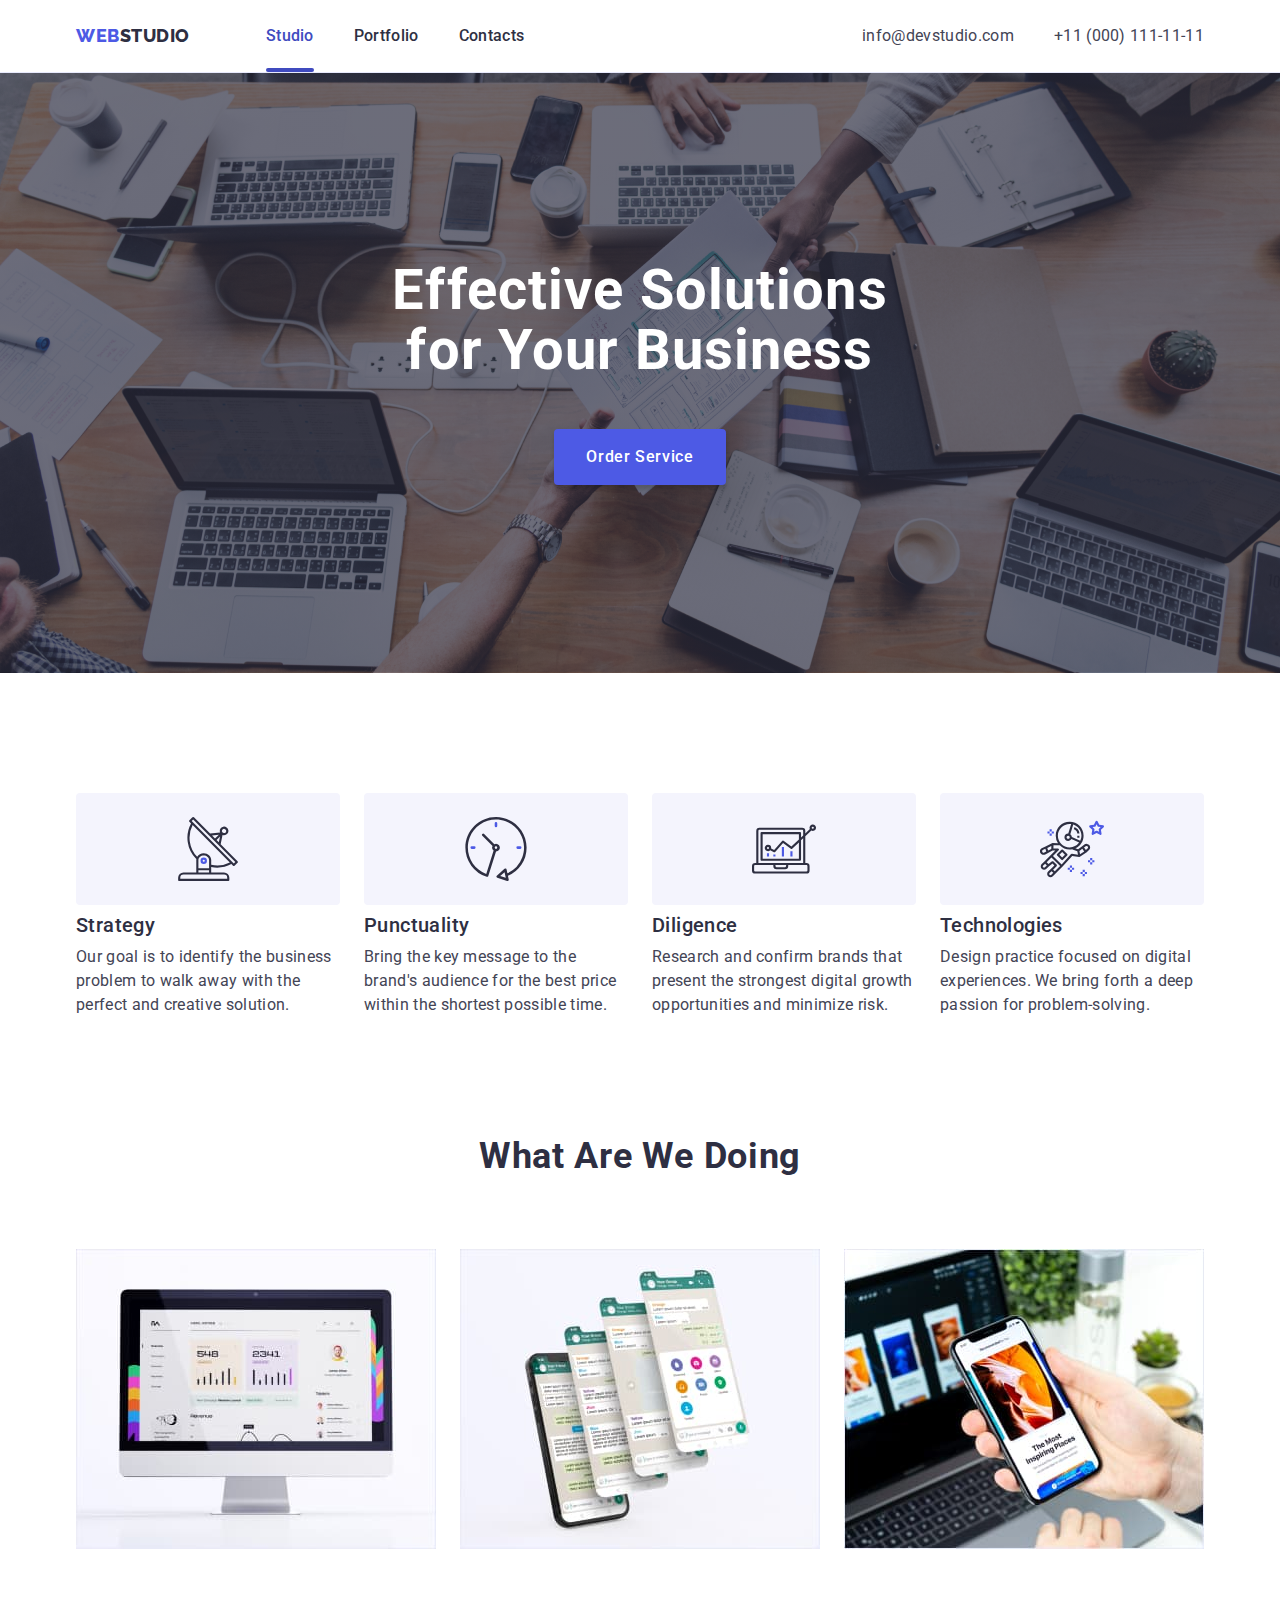
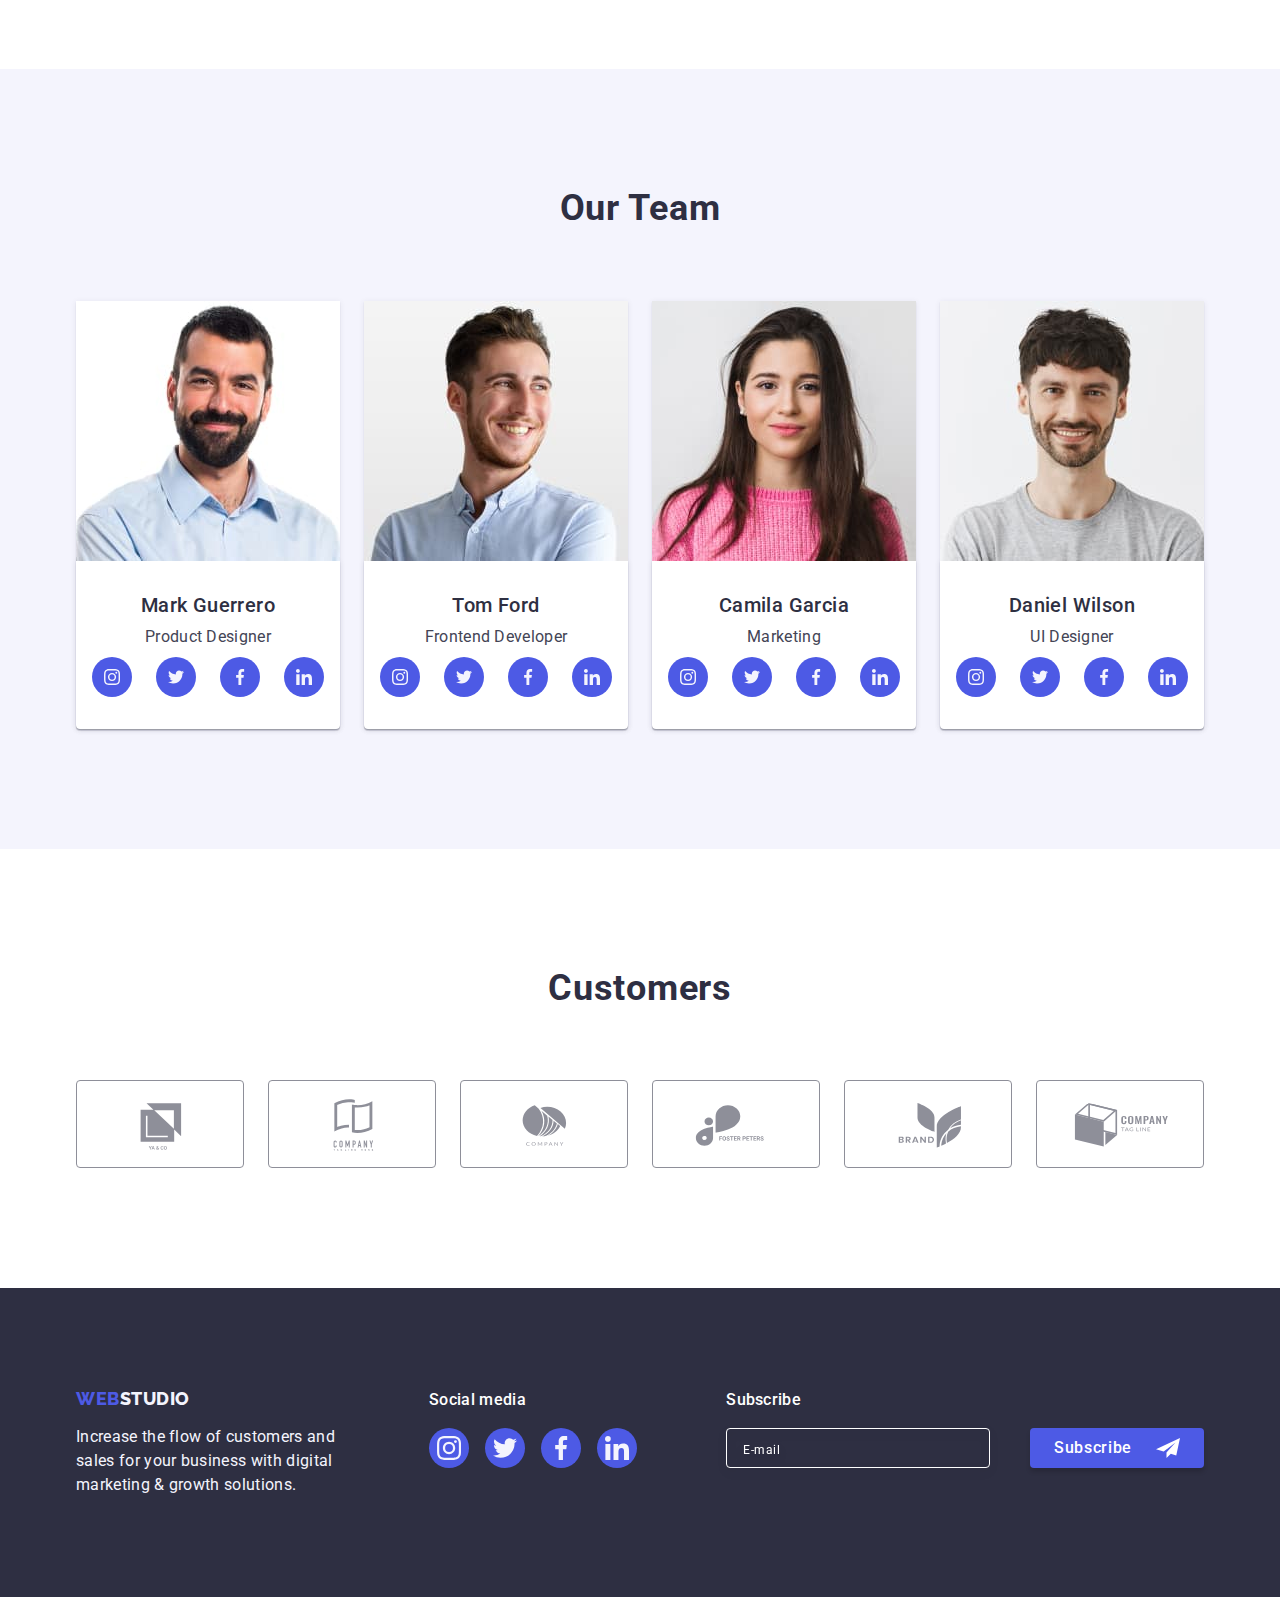
==== commit d905c651: "add-modal-03" ====
--- a/index.html
+++ b/index.html
@@ -404,6 +404,7 @@
                         <input class="footer-form-input" 
                         type="email" 
                         name="footer_email"
+                        id="footer_email"
                         required
                         placeholder="E-mail">
                 
@@ -446,9 +447,9 @@
                     type="text" name="user_name" 
                     id="user_name" 
                     required
-                      minlength="2"  />
+                      minlength="2">
                     <svg class="modal-form-icon" width="18" height="18">
-                        <use href="./images/icon.svg#icon-name"></use>
+                        <use href="./images/icon.svg#icon-person"></use>
                     </svg>
                 </div>
                 
@@ -460,7 +461,7 @@
                      name="user_phone"
                      id="user_phone" 
                     required
-                    minlength="2" />
+                    minlength="2">
                     <svg class="modal-form-icon" width="18" height="18">
                         <use href="./images/icon.svg#icon-phone"></use>
                     </svg>
@@ -474,7 +475,7 @@
                      name="user_email"
                      id="user_email" 
                     required
-                    minlength="2" />
+                    minlength="2">
                     <svg class="modal-form-icon" width="18" height="18">
                         <use href="./images/icon.svg#icon-email"></use>
                     </svg>
@@ -484,16 +485,19 @@
                 
                 
                 <label 
-                class="modal-form-lable" for="user_message">Comment</label>
+                class="modal-form-lable" 
+                for="Comment"
+                >Comment</label>
                 <textarea
                 class="modal-form-message"
                  name="user_message" 
                  rows="5"
+                 id="Comment"
                   placeholder="Text input"></textarea>
 
                 <label class="modal-form-agree-label">
                     <input class="modal-form-checkbox"
-                     type="checkbox" name="" id="">
+                     type="checkbox" name="agree-policy" id="agree-policy">
                     <span class="modal-form-policytext">I accept the terms and conditions of the
                         <a class="modal-form-agree-link" href="">Privacy Policy</a>
                     </span>
--- a/css/styles.css
+++ b/css/styles.css
@@ -574,6 +574,7 @@
 .footer-main {
     display: flex;
     align-items: baseline;
+    justify-content: space-between;
 }
 
 .footer-social {
@@ -596,7 +597,7 @@
 }
 
 .footer-left {
-    margin-right: 120px;
+    
 }
 
 .footer-right .team-social-list {
@@ -605,7 +606,7 @@
 }
 
 .footer-right {
-    margin-right: 80px;
+   
 }
 
 .footer-list .team-social-link:focus {
@@ -890,13 +891,14 @@
     border: 1px solid var(--color-navy-blue-modal);
     border-radius: 4px;
 
-        outline: 2px solid transparent;
+        outline: 1px solid transparent;
         outline-offset: -2px;
         transition: transform var(--anime);
 }
 
 
 .modal-form-input:focus {
+    border: transparent;
 outline-color: var(--color-iris);
     
 }
@@ -916,6 +918,7 @@
 .modal-form-message {
     display: block;
     margin-bottom: 16px;
+    padding: 8px 16px;
     width: 360px;
     height: 120px;
     border: 1px solid var(--color-navy-blue-modal);
@@ -926,6 +929,7 @@
         resize: none;
 }
 .modal-form-message:focus {
+    border: transparent;
     outline-color: var(--color-iris);
 }
 
@@ -934,7 +938,6 @@
 font-size: 12px;
 line-height: 1.17;
 letter-spacing: 0.04em;
-padding: 8px 16px;
 color: var(--color-navy-blue-modal);
 }
 
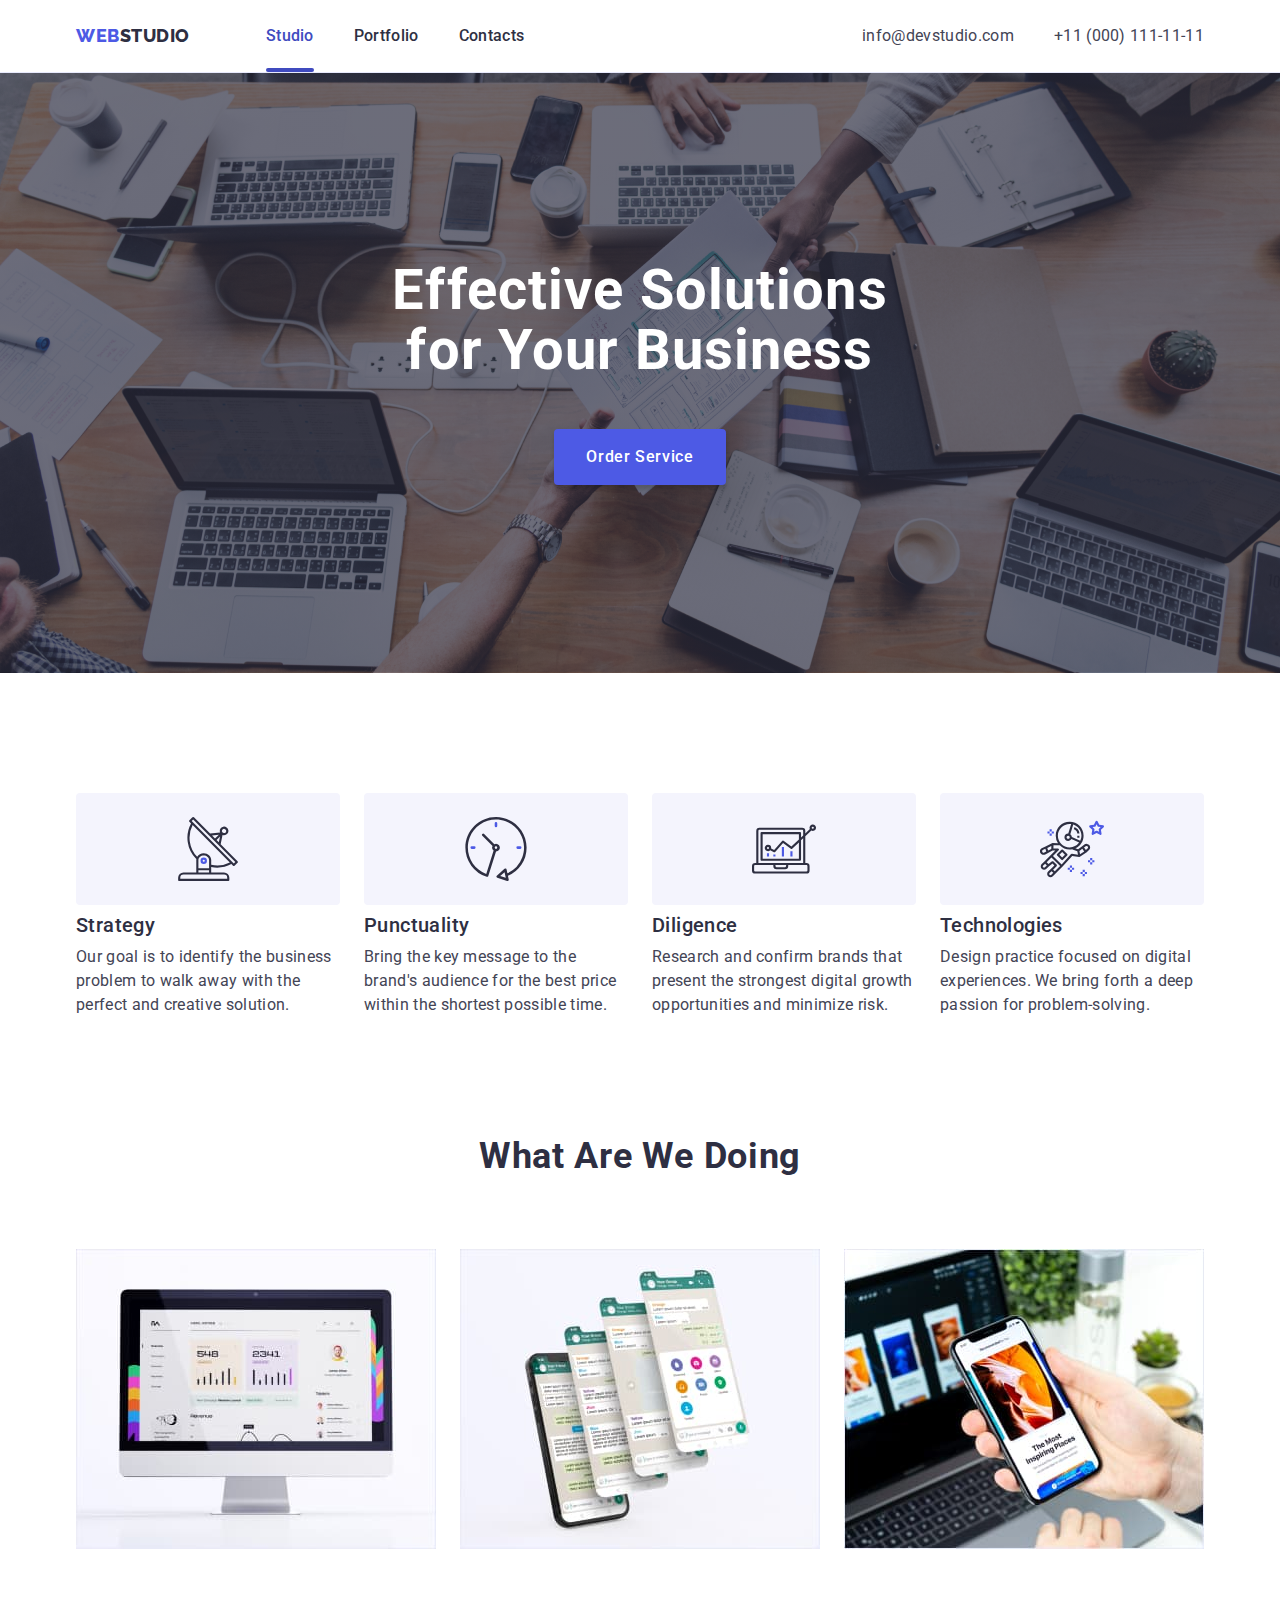
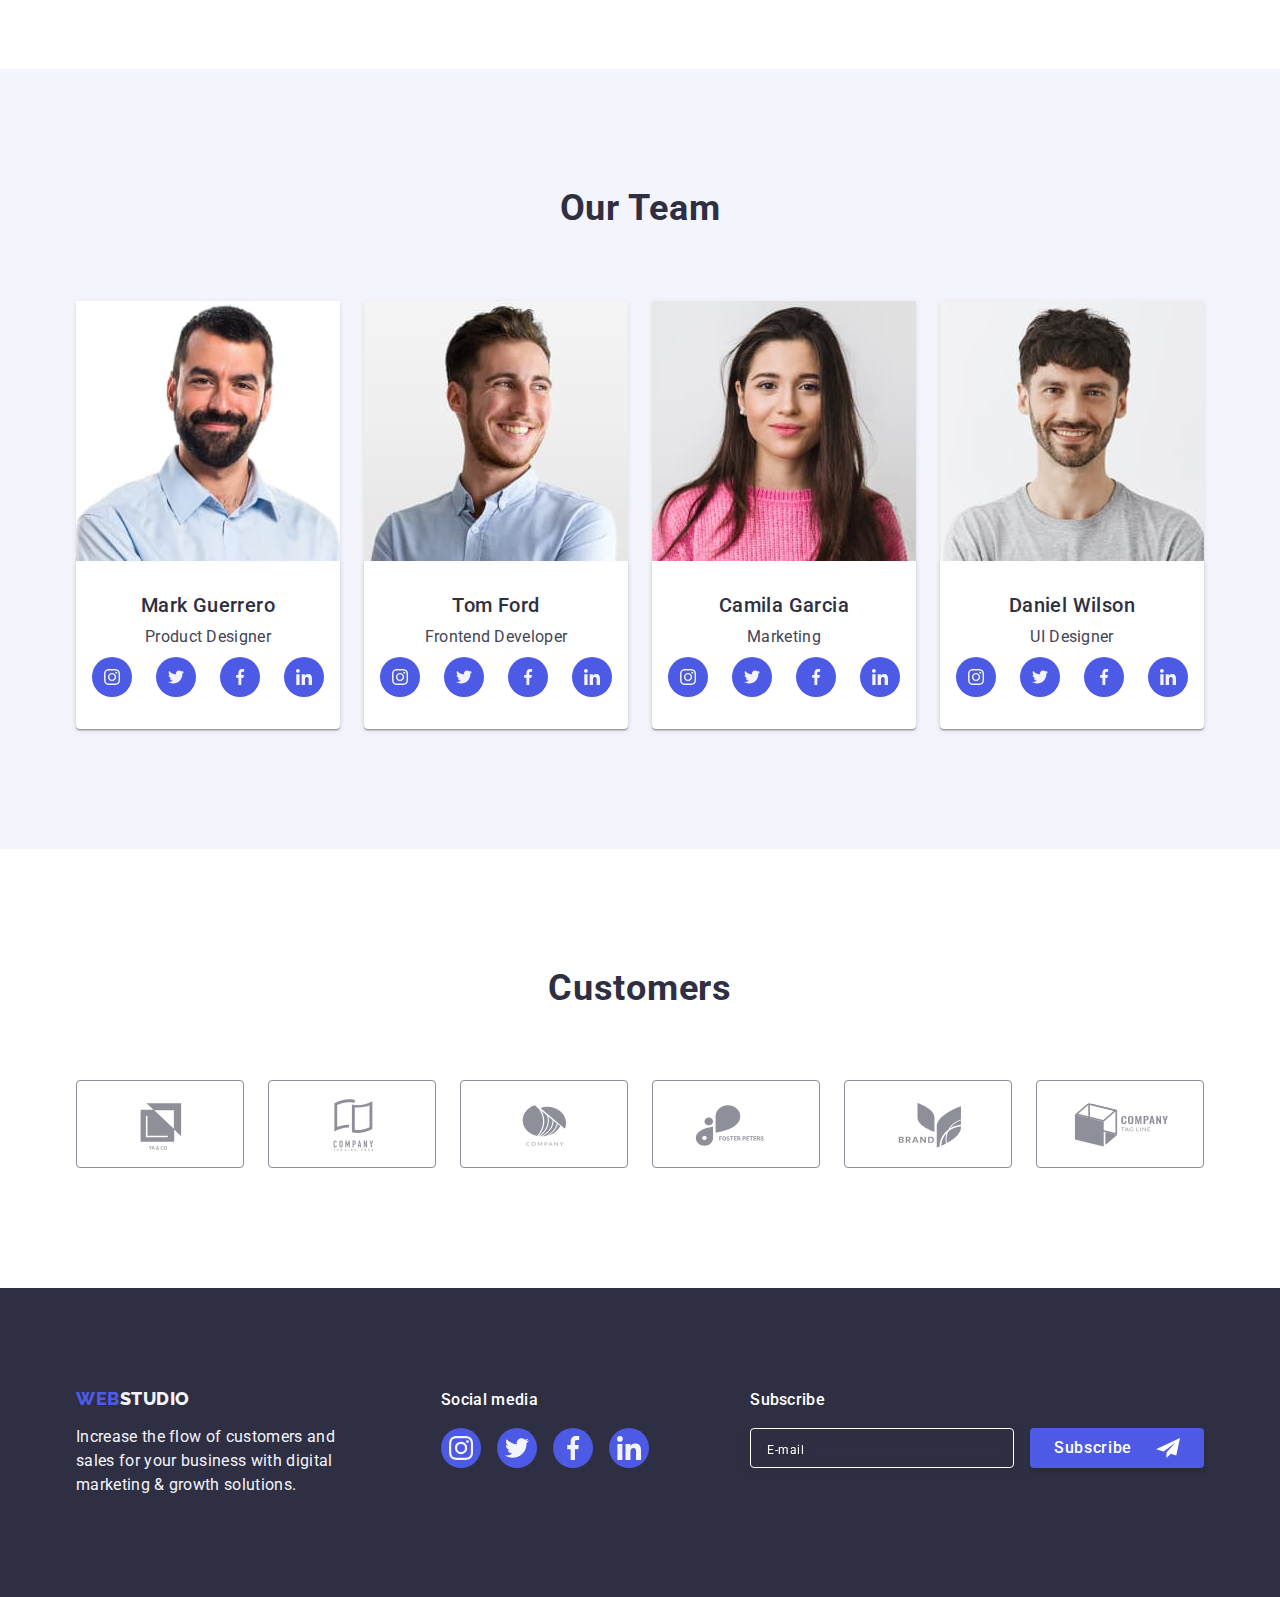
==== commit b33503ec: "add-modal-06" ====
--- a/index.html
+++ b/index.html
@@ -462,7 +462,7 @@
                      id="user_phone" 
                     required
                     minlength="2">
-                    <svg class="modal-form-icon" width="18" height="18">
+                    <svg class="modal-form-icon" width="18" height="24">
                         <use href="./images/icon.svg#icon-phone"></use>
                     </svg>
                 </div>
@@ -476,7 +476,7 @@
                      id="user_email" 
                     required
                     minlength="2">
-                    <svg class="modal-form-icon" width="18" height="18">
+                    <svg class="modal-form-icon" width="18" height="24">
                         <use href="./images/icon.svg#icon-email"></use>
                     </svg>
                 </div>
--- a/css/styles.css
+++ b/css/styles.css
@@ -626,7 +626,7 @@
     width: 264px;
     height: 40px;
     padding: 8px 16px;
-    margin-right: 24px;
+   
     border: 1px solid var(--color-white);
 filter: drop-shadow(0px 4px 4px rgba(0, 0, 0, 0.15));
 border-radius: 4px;
